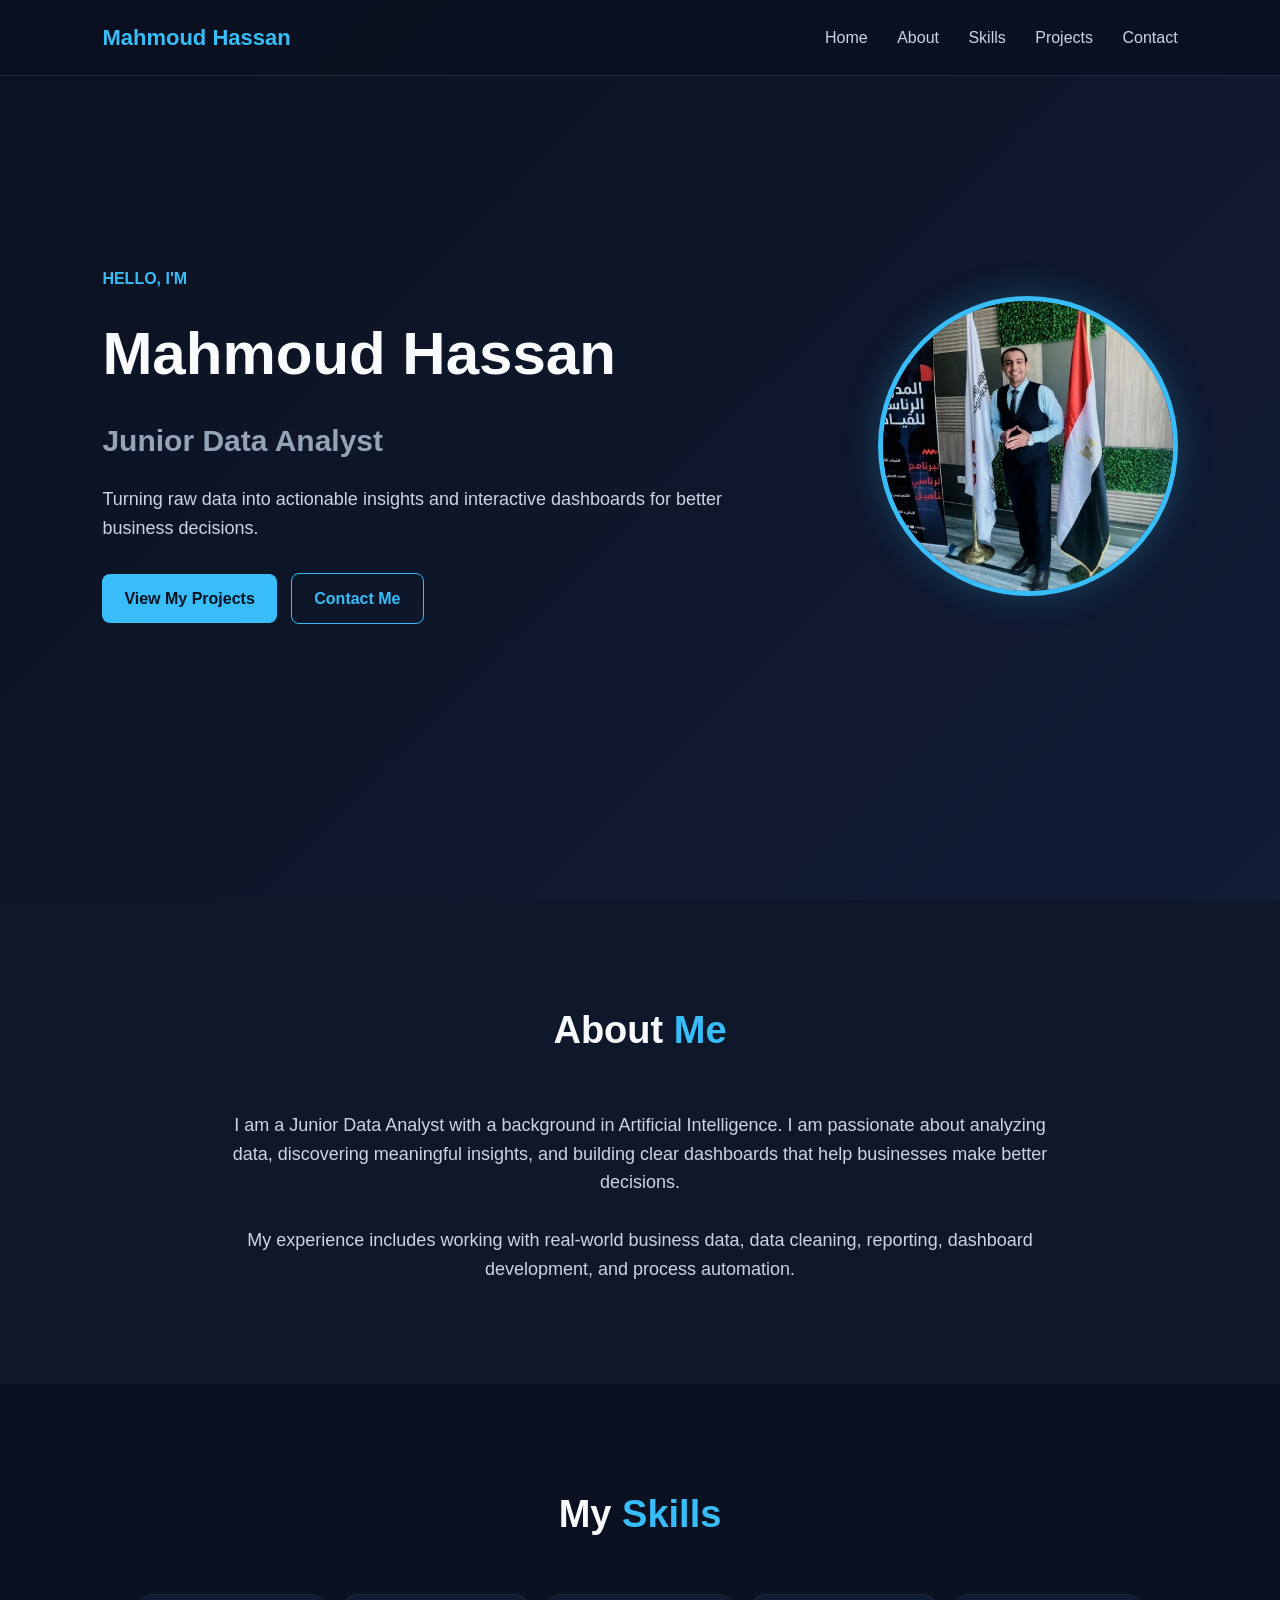
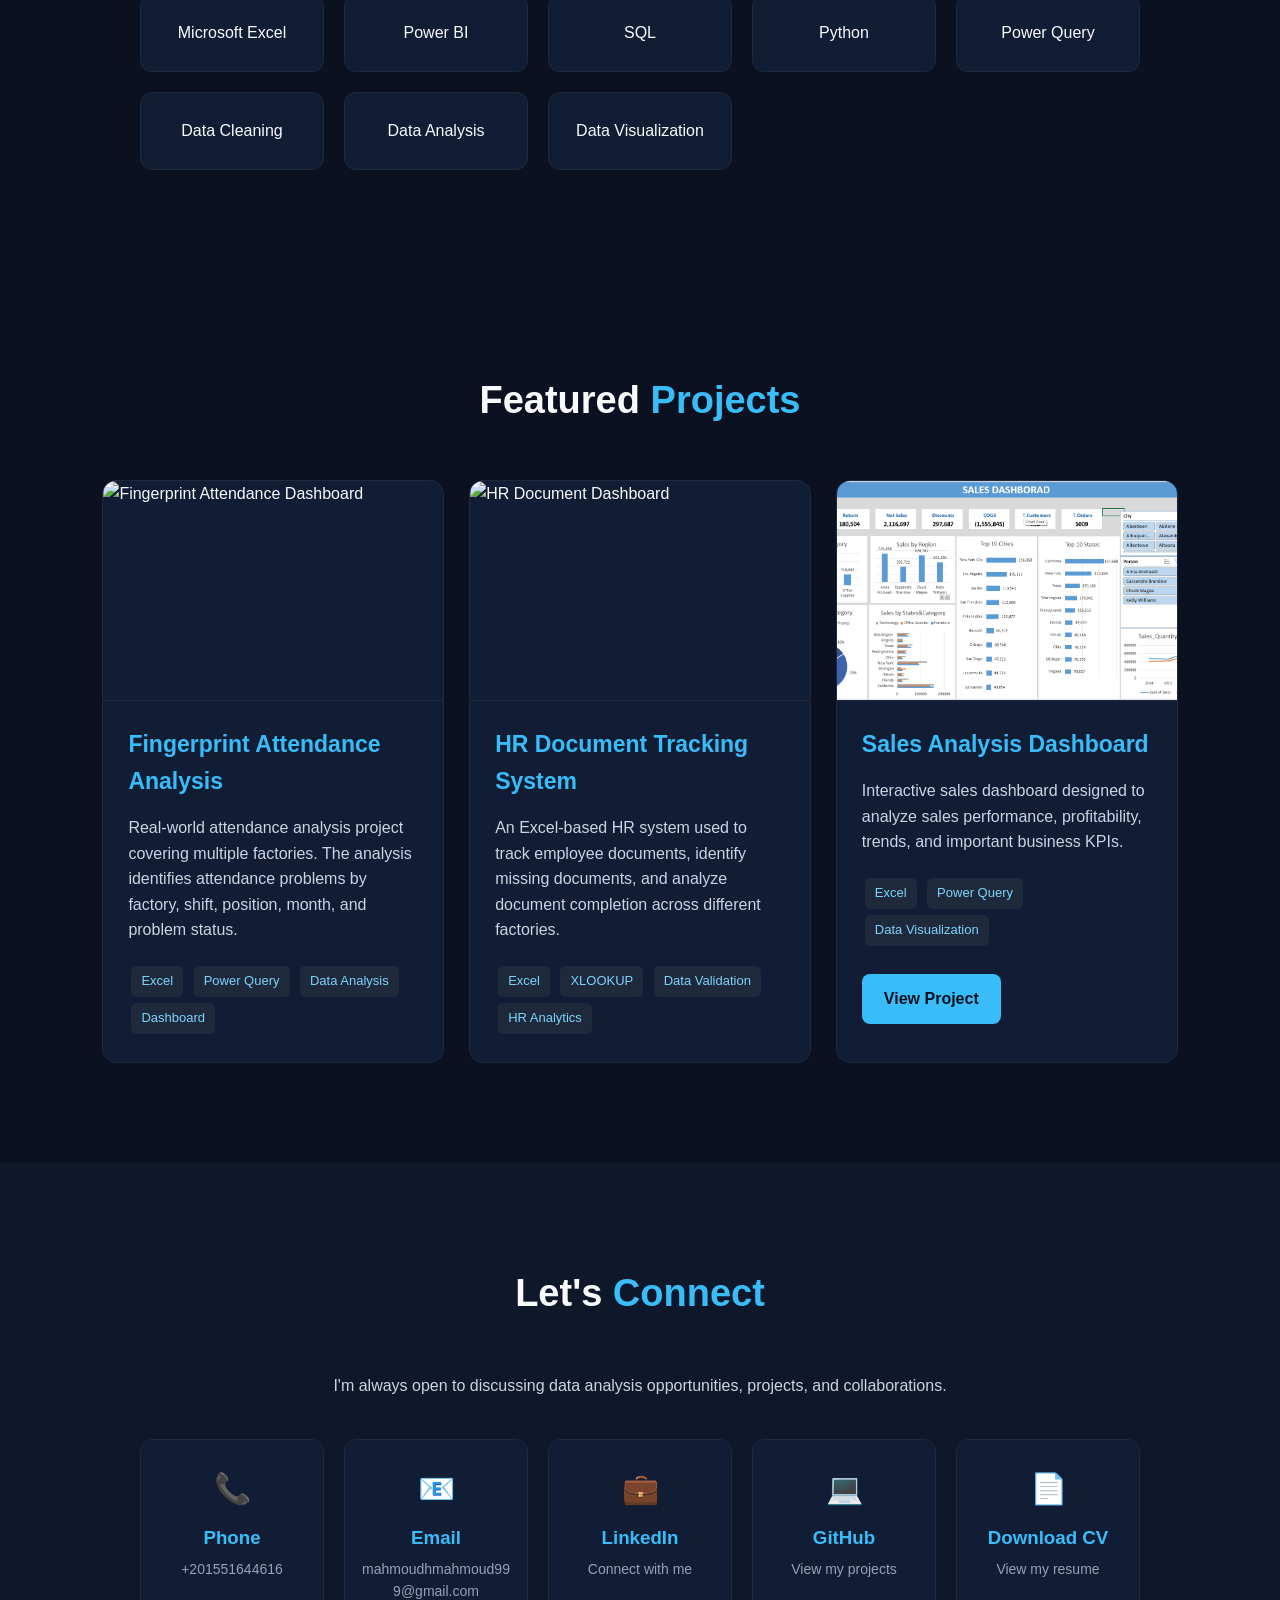
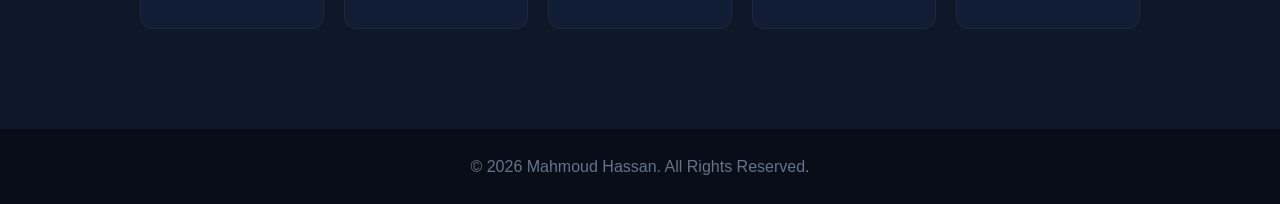
==== index.html @ 004bcd19 "Fix email link to use 'mailto' protocol" ====
<!DOCTYPE html>
<html lang="en">

<head>

    <meta charset="UTF-8">
    <meta name="viewport" content="width=device-width, initial-scale=1.0">

    <title>Mahmoud Hassan | Data Analyst</title>

    <style>

        * {
            margin: 0;
            padding: 0;
            box-sizing: border-box;
            scroll-behavior: smooth;
        }

        body {
            font-family: Arial, sans-serif;
            background: #0b1120;
            color: #f8fafc;
            line-height: 1.6;
        }


        /* ================= NAVIGATION ================= */

        nav {
            position: fixed;
            top: 0;
            width: 100%;
            padding: 20px 8%;
            background: rgba(11, 17, 32, 0.95);
            display: flex;
            justify-content: space-between;
            align-items: center;
            z-index: 1000;
            border-bottom: 1px solid #1e293b;
        }

        .logo {
            font-size: 22px;
            font-weight: bold;
            color: #38bdf8;
        }

        nav a {
            color: #cbd5e1;
            text-decoration: none;
            margin-left: 25px;
            transition: 0.3s;
        }

        nav a:hover {
            color: #38bdf8;
        }


        /* ================= GENERAL ================= */

        section {
            padding: 100px 8%;
        }

        .section-title {
            text-align: center;
            font-size: 38px;
            margin-bottom: 50px;
        }

        .section-title span {
            color: #38bdf8;
        }


        /* ================= HERO ================= */

        .hero {
            min-height: 100vh;
            display: flex;
            align-items: center;
            background: linear-gradient(135deg, #0b1120, #111c35);
        }

        .hero-container {
            width: 100%;
            display: flex;
            align-items: center;
            justify-content: space-between;
            gap: 60px;
        }

        .hero-content {
            max-width: 650px;
        }

        .hero span {
            color: #38bdf8;
            font-weight: bold;
        }

        .hero h1 {
            font-size: 60px;
            margin: 15px 0;
        }

        .hero h2 {
            font-size: 30px;
            color: #94a3b8;
            margin-bottom: 20px;
        }

        .hero p {
            font-size: 18px;
            color: #cbd5e1;
            max-width: 650px;
        }


        /* PROFILE IMAGE */

        .profile-container {
            flex-shrink: 0;
        }

        .profile-image {
            width: 300px;
            height: 300px;
            object-fit: cover;
            border-radius: 50%;
            border: 5px solid #38bdf8;
            box-shadow: 0 0 35px rgba(56, 189, 248, 0.25);
        }


        /* ================= BUTTONS ================= */

        .buttons {
            margin-top: 30px;
        }

        .btn {
            display: inline-block;
            padding: 12px 22px;
            margin-right: 10px;
            margin-bottom: 10px;
            border-radius: 8px;
            text-decoration: none;
            font-weight: bold;
            transition: 0.3s;
        }

        .primary {
            background: #38bdf8;
            color: #07111f;
        }

        .secondary {
            border: 1px solid #38bdf8;
            color: #38bdf8;
        }

        .btn:hover {
            transform: translateY(-3px);
        }


        /* ================= ABOUT ================= */

        .about {
            background: #0f172a;
        }

        .about-content {
            max-width: 850px;
            margin: auto;
            text-align: center;
            color: #cbd5e1;
            font-size: 18px;
        }


        /* ================= SKILLS ================= */

        .skills {
            display: grid;
            grid-template-columns: repeat(auto-fit, minmax(180px, 1fr));
            gap: 20px;
            max-width: 1000px;
            margin: auto;
        }

        .skill {
            background: #111c35;
            border: 1px solid #1e293b;
            padding: 25px;
            text-align: center;
            border-radius: 12px;
            transition: 0.3s;
        }

        .skill:hover {
            transform: translateY(-5px);
            border-color: #38bdf8;
        }


        /* ================= PROJECTS ================= */

        .projects {
            display: grid;
            grid-template-columns: repeat(auto-fit, minmax(300px, 1fr));
            gap: 25px;
        }

        .project {
            background: #111c35;
            border: 1px solid #1e293b;
            border-radius: 14px;
            overflow: hidden;
            transition: 0.3s;
        }

        .project:hover {
            transform: translateY(-7px);
            border-color: #38bdf8;
        }

        .project-image {
            width: 100%;
            height: 220px;
            object-fit: cover;
            display: block;
            border-bottom: 1px solid #1e293b;
        }

        .project-content {
            padding: 25px;
        }

        .project h3 {
            color: #38bdf8;
            margin-bottom: 15px;
            font-size: 23px;
        }

        .project p {
            color: #cbd5e1;
            margin-bottom: 20px;
        }

        .tag {
            display: inline-block;
            padding: 5px 10px;
            margin: 3px;
            background: #1e293b;
            color: #7dd3fc;
            border-radius: 5px;
            font-size: 13px;
        }


        /* ================= CONTACT ================= */

        .contact {
            background: #0f172a;
            text-align: center;
        }

        .contact-description {
            color: #cbd5e1;
            margin-bottom: 40px;
        }

        .contact-links {
            display: grid;
            grid-template-columns: repeat(auto-fit, minmax(180px, 1fr));
            gap: 20px;
            max-width: 1000px;
            margin: auto;
        }

        .contact-card {
            background: #111c35;
            border: 1px solid #1e293b;
            border-radius: 12px;
            padding: 25px 15px;
            text-decoration: none;
            color: #f8fafc;
            transition: 0.3s;
        }

        .contact-card:hover {
            transform: translateY(-5px);
            border-color: #38bdf8;
        }

        .contact-icon {
            font-size: 30px;
            margin-bottom: 10px;
        }

        .contact-card h3 {
            color: #38bdf8;
            margin-bottom: 5px;
        }

        .contact-card p {
            color: #94a3b8;
            font-size: 14px;
            word-break: break-word;
        }


        /* ================= FOOTER ================= */

        footer {
            text-align: center;
            padding: 25px;
            background: #080d18;
            color: #64748b;
        }


        /* ================= MOBILE ================= */

        @media (max-width: 768px) {

            nav {
                padding: 15px 5%;
            }

            nav div:last-child {
                display: none;
            }

            section {
                padding: 80px 5%;
            }

            .hero {
                text-align: center;
            }

            .hero-container {
                flex-direction: column-reverse;
                justify-content: center;
                gap: 30px;
            }

            .hero h1 {
                font-size: 42px;
            }

            .hero h2 {
                font-size: 23px;
            }

            .hero p {
                font-size: 16px;
            }

            .profile-image {
                width: 220px;
                height: 220px;
            }

        }

    </style>

</head>


<body>


    <!-- ================= NAVIGATION ================= -->

    <nav>

        <div class="logo">
            Mahmoud Hassan
        </div>

        <div>

            <a href="#home">Home</a>
            <a href="#about">About</a>
            <a href="#skills">Skills</a>
            <a href="#projects">Projects</a>
            <a href="#contact">Contact</a>

        </div>

    </nav>



    <!-- ================= HERO ================= -->

    <section class="hero" id="home">

        <div class="hero-container">


            <!-- PERSONAL INFORMATION -->

            <div class="hero-content">

                <span>HELLO, I'M</span>

                <h1>Mahmoud Hassan</h1>

                <h2>Junior Data Analyst</h2>

                <p>
                    Turning raw data into actionable insights and interactive dashboards for better business decisions.
                </p>


                <div class="buttons">

                    <a href="#projects" class="btn primary">
                        View My Projects
                    </a>

                    <a href="#contact" class="btn secondary">
                        Contact Me
                    </a>

                </div>

            </div>


            <!-- PERSONAL IMAGE -->

            <div class="profile-container">

                <!-- Change profile.jpg to your actual image name -->

                <img
                    src="image.jpg"
                    alt="Mahmoud Hassan"
                    class="profile-image"
                >

            </div>


        </div>

    </section>



    <!-- ================= ABOUT ================= -->

    <section class="about" id="about">

        <h2 class="section-title">

            About <span>Me</span>

        </h2>


        <div class="about-content">

            <p>

                I am a Junior Data Analyst with a background in Artificial
                Intelligence. I am passionate about analyzing data,
                discovering meaningful insights, and building clear
                dashboards that help businesses make better decisions.

            </p>

            <br>

            <p>

                My experience includes working with real-world business
                data, data cleaning, reporting, dashboard development,
                and process automation.

            </p>

        </div>

    </section>



    <!-- ================= SKILLS ================= -->

    <section id="skills">

        <h2 class="section-title">

            My <span>Skills</span>

        </h2>


        <div class="skills">

            <div class="skill">Microsoft Excel</div>

            <div class="skill">Power BI</div>

            <div class="skill">SQL</div>

            <div class="skill">Python</div>

            <div class="skill">Power Query</div>

            <div class="skill">Data Cleaning</div>

            <div class="skill">Data Analysis</div>

            <div class="skill">Data Visualization</div>

        </div>

    </section>



    <!-- ================= PROJECTS ================= -->

    <section id="projects">

        <h2 class="section-title">

            Featured <span>Projects</span>

        </h2>


        <div class="projects">


            <!-- PROJECT 1 -->

            <div class="project">

                <!-- DASHBOARD IMAGE -->

                <img
                    src="images/attendance-dashboard.jpg"
                    alt="Fingerprint Attendance Dashboard"
                    class="project-image"
                >


                <div class="project-content">

                    <h3>
                        Fingerprint Attendance Analysis
                    </h3>


                    <p>

                        Real-world attendance analysis project covering
                        multiple factories. The analysis identifies
                        attendance problems by factory, shift, position,
                        month, and problem status.

                    </p>


                    <span class="tag">Excel</span>

                    <span class="tag">Power Query</span>

                    <span class="tag">Data Analysis</span>

                    <span class="tag">Dashboard</span>

                </div>

            </div>



            <!-- PROJECT 2 -->

            <div class="project">

                <!-- DASHBOARD IMAGE -->

                <img
                    src="images/hr-dashboard.jpg"
                    alt="HR Document Dashboard"
                    class="project-image"
                >


                <div class="project-content">

                    <h3>
                        HR Document Tracking System
                    </h3>


                    <p>

                        An Excel-based HR system used to track employee
                        documents, identify missing documents, and analyze
                        document completion across different factories.

                    </p>


                    <span class="tag">Excel</span>

                    <span class="tag">XLOOKUP</span>

                    <span class="tag">Data Validation</span>

                    <span class="tag">HR Analytics</span>

                </div>

            </div>



            <!-- PROJECT 3 -->

            <div class="project">

                <!-- DASHBOARD IMAGE -->

                <img
                    src="Sales Dashboard.png"
                    alt="Sales Dashboard"
                    class="project-image"
                >


                <div class="project-content">

                    <h3>
                        Sales Analysis Dashboard
                    </h3>


                    <p>

                        Interactive sales dashboard designed to analyze
                        sales performance, profitability, trends, and
                        important business KPIs.

                    </p>


                    <span class="tag">Excel</span>

                    <span class="tag">Power Query</span>

                    <span class="tag">Data Visualization</span>

                    <br><br>

                    <a href="projects/Sales.html" class="btn primary" target="_blank">
                    View Project
                    </a>

                </div>

            </div>


        </div>

    </section>



    <!-- ================= CONTACT ================= -->

    <section class="contact" id="contact">


        <h2 class="section-title">

            Let's <span>Connect</span>

        </h2>


        <p class="contact-description">

            I'm always open to discussing data analysis opportunities,
            projects, and collaborations.

        </p>


        <div class="contact-links">


            <!-- PHONE -->

            <a
                href="tel:+201551644616"
                class="contact-card"
            >

                <div class="contact-icon">
                    📞
                </div>

                <h3>
                    Phone
                </h3>

                <p>
                    +201551644616
                </p>

            </a>



            <!-- EMAIL -->

            <a
                href="mailto:mahmoudhmahmoud999@gmail.com"
                class="contact-card"
            >

                <div class="contact-icon">
                    📧
                </div>

                <h3>
                    Email
                </h3>

                <p>
                    mahmoudhmahmoud999@gmail.com
                </p>

            </a>



            <!-- LINKEDIN -->

            <a
                href="https://www.linkedin.com/in/mahmoudhassanmahmoud/"
                target="_blank"
                class="contact-card"
            >

                <div class="contact-icon">
                    💼
                </div>

                <h3>
                    LinkedIn
                </h3>

                <p>
                    Connect with me
                </p>

            </a>



            <!-- GITHUB -->

            <a
                href="https://github.com/mahmoud857"
                target="_blank"
                class="contact-card"
            >

                <div class="contact-icon">
                    💻
                </div>

                <h3>
                    GitHub
                </h3>

                <p>
                    View my projects
                </p>

            </a>



            <!-- CV -->

            <a
                href="Data Analyst & Data Entry Specialist.pdf"
                target="_blank"
                class="contact-card"
            >

                <div class="contact-icon">
                    📄
                </div>

                <h3>
                    Download CV
                </h3>

                <p>
                    View my resume
                </p>

            </a>


        </div>

    </section>



    <!-- ================= FOOTER ================= -->

    <footer>

        © 2026 Mahmoud Hassan. All Rights Reserved.

    </footer>


</body>

</html>
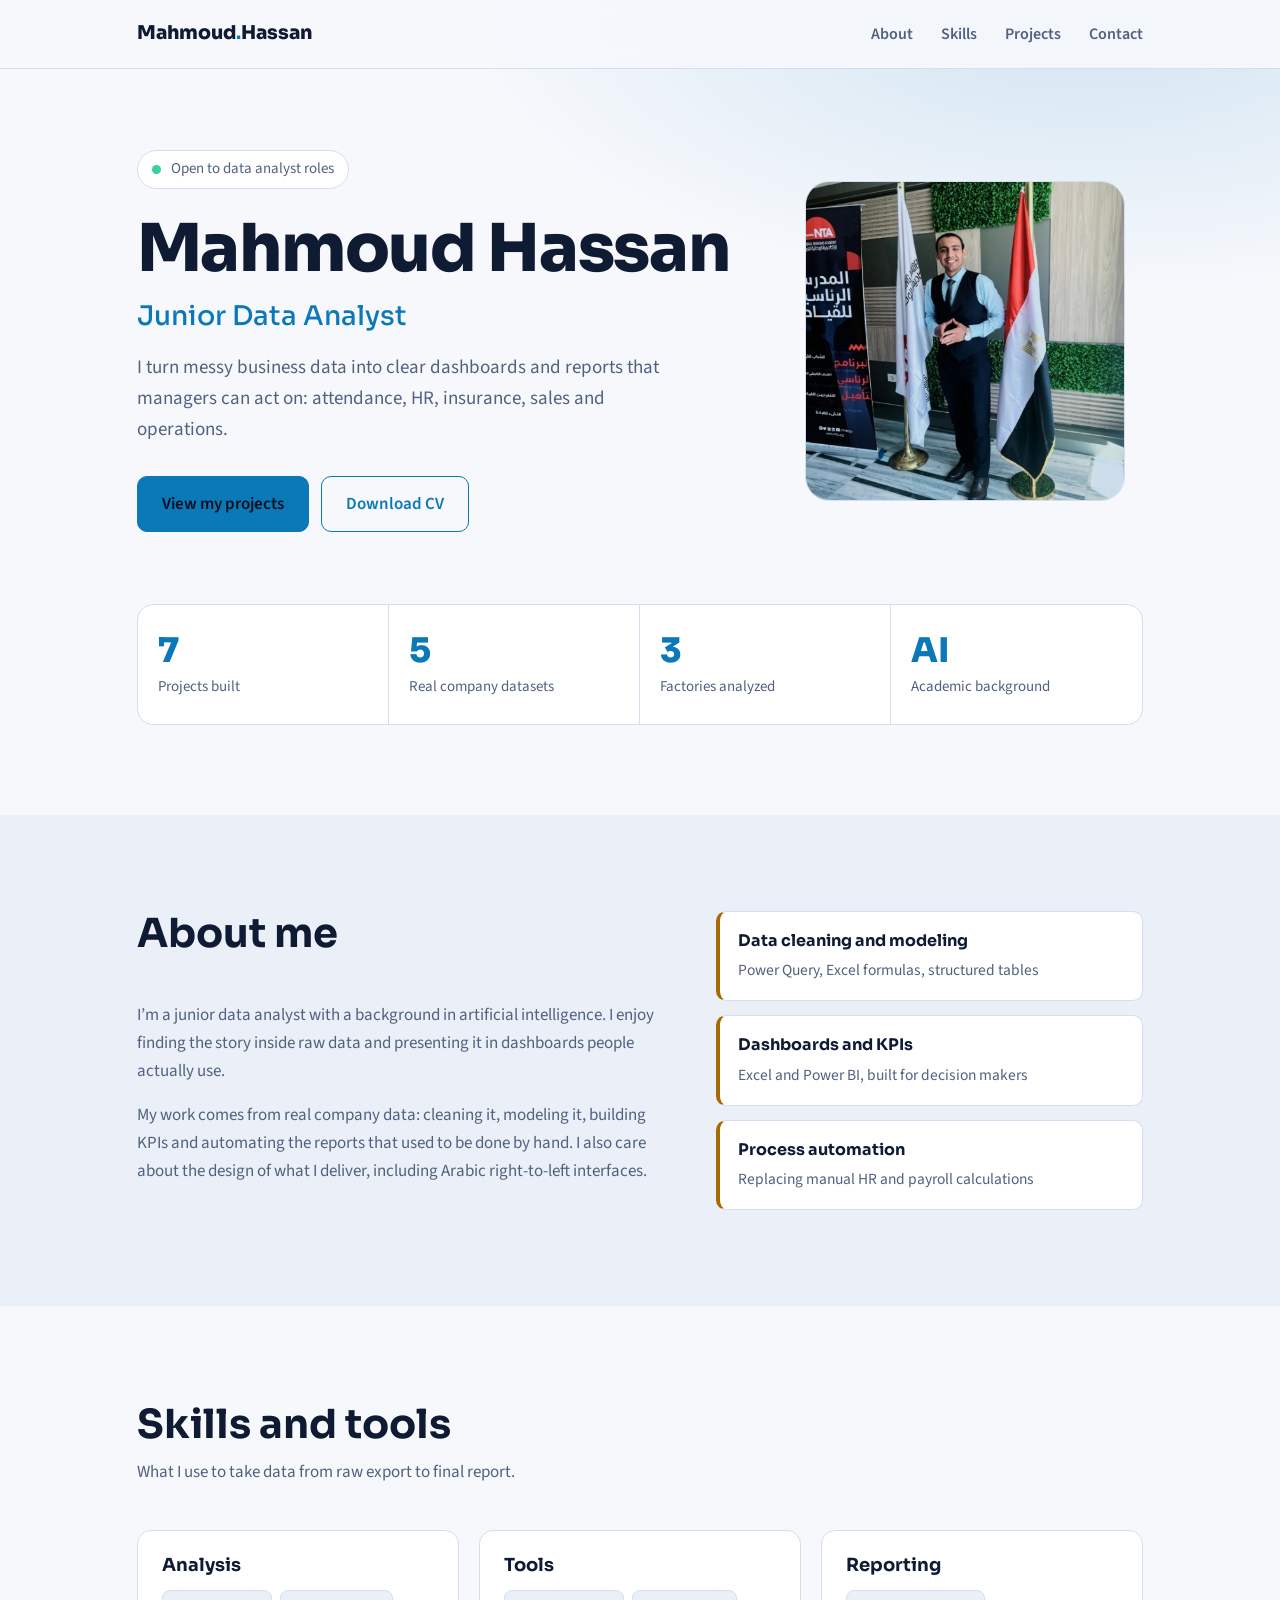
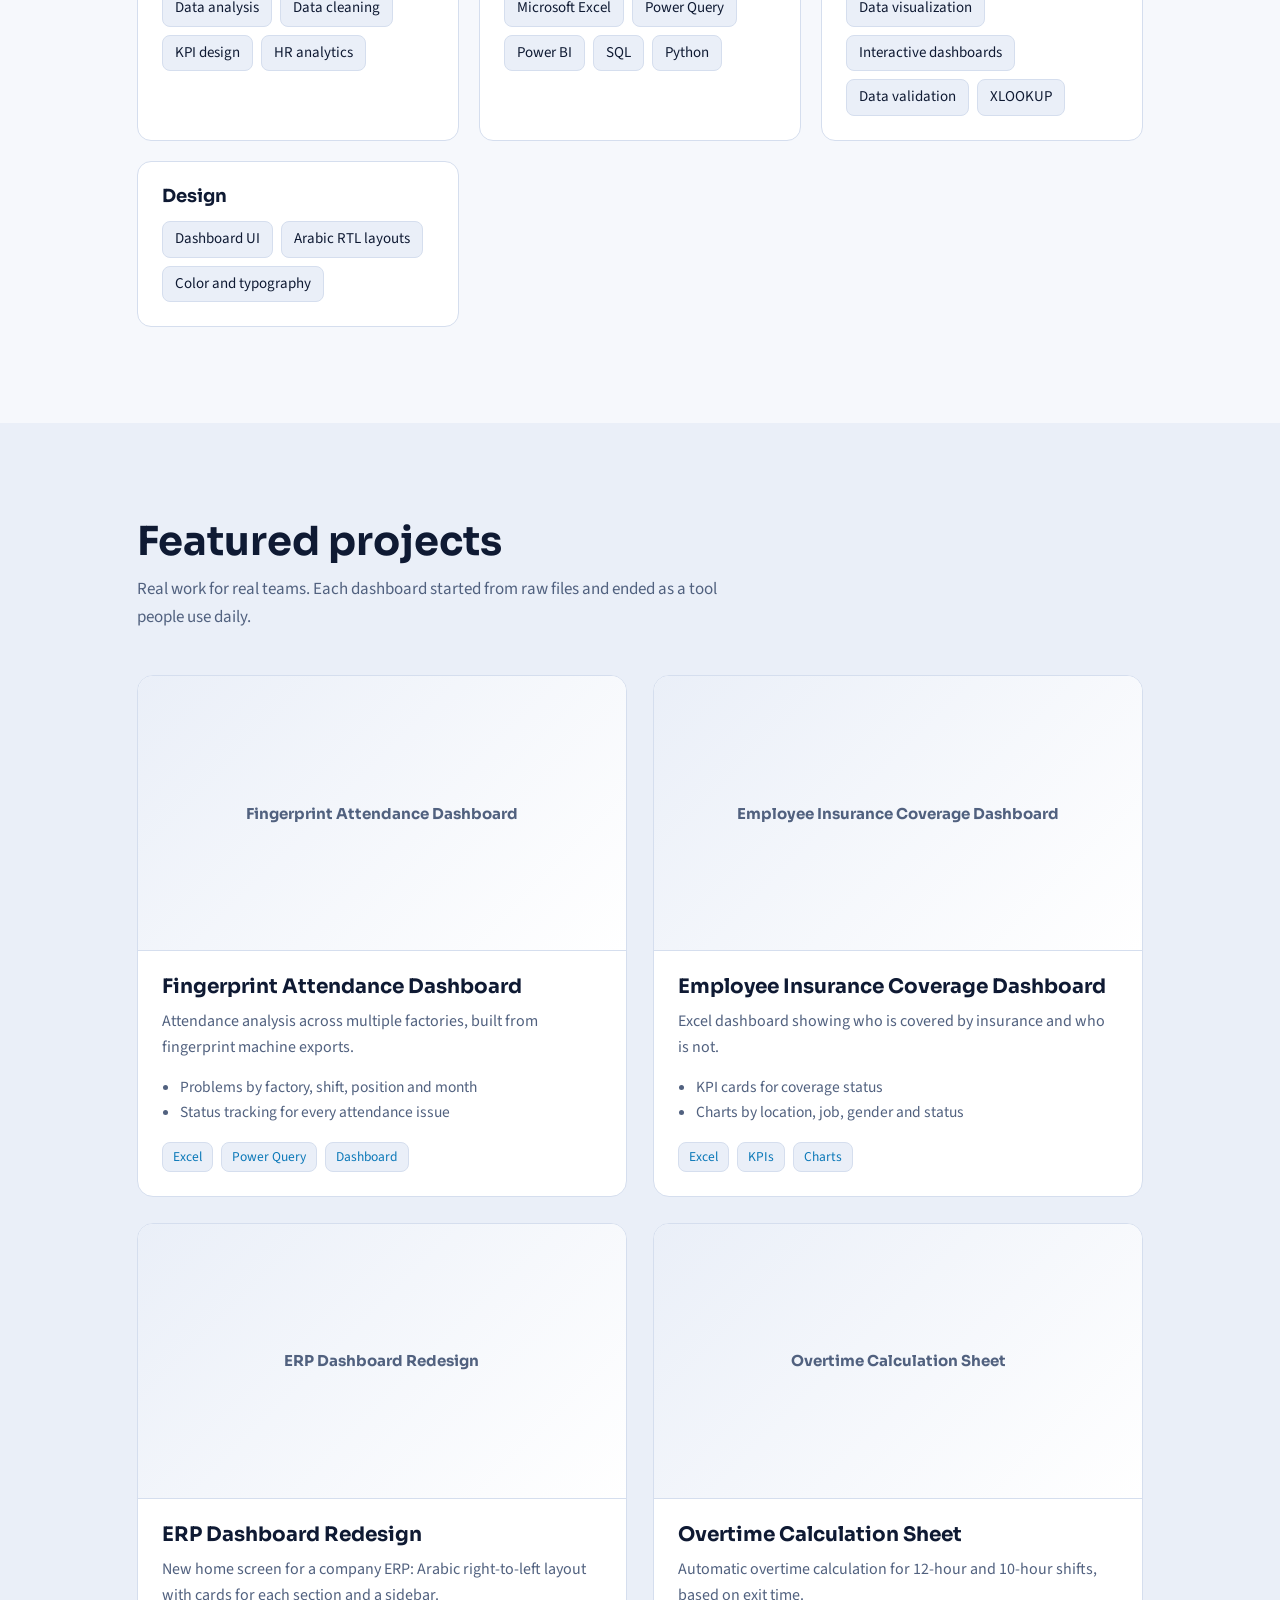
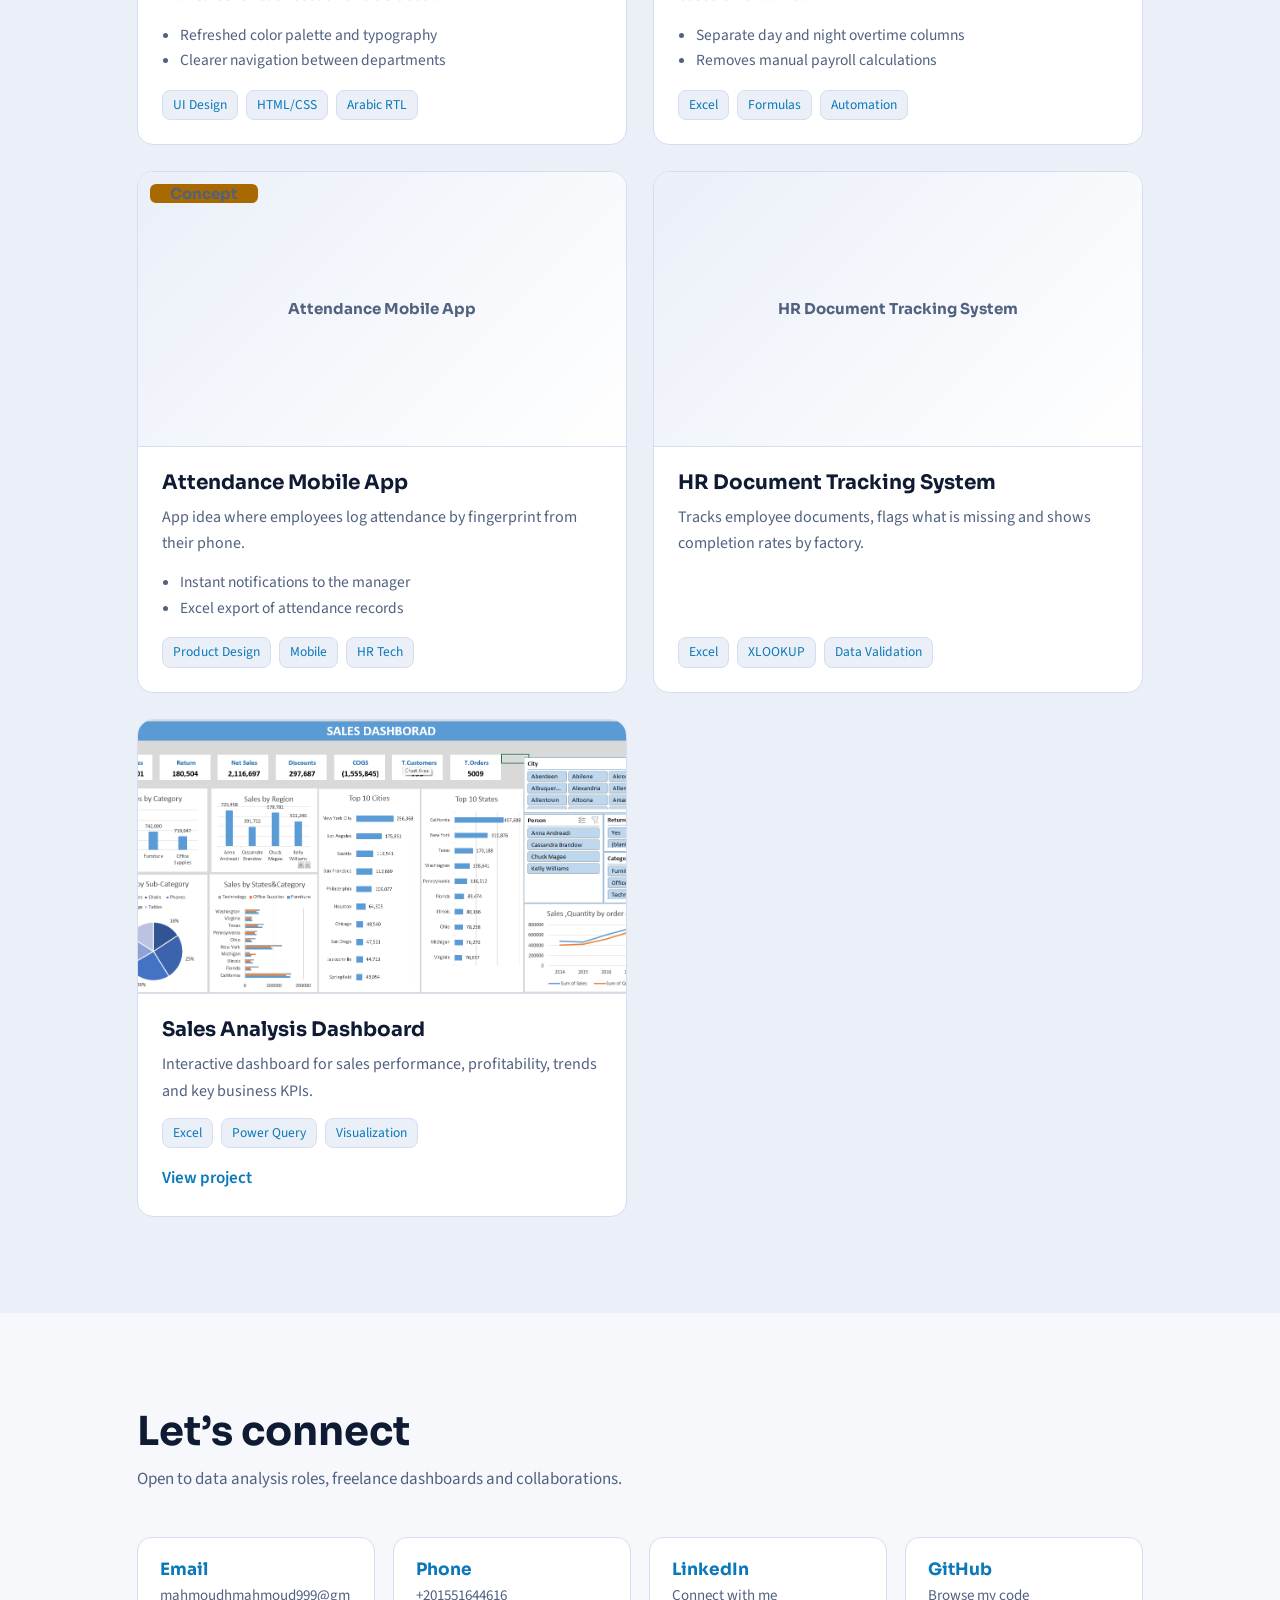
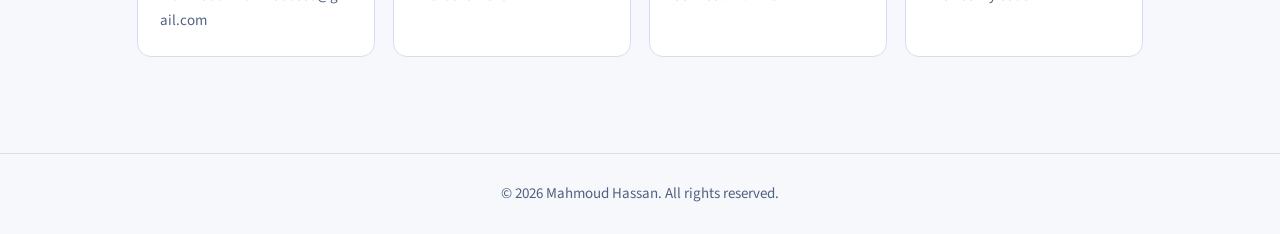
==== commit ecd295b0: "prot" ====
--- a/index.html
+++ b/index.html
@@ -1,843 +1,275 @@
 <!DOCTYPE html>
 <html lang="en">
-
 <head>
-
-    <meta charset="UTF-8">
-    <meta name="viewport" content="width=device-width, initial-scale=1.0">
-
-    <title>Mahmoud Hassan | Data Analyst</title>
-
-    <style>
-
-        * {
-            margin: 0;
-            padding: 0;
-            box-sizing: border-box;
-            scroll-behavior: smooth;
-        }
-
-        body {
-            font-family: Arial, sans-serif;
-            background: #0b1120;
-            color: #f8fafc;
-            line-height: 1.6;
-        }
-
-
-        /* ================= NAVIGATION ================= */
-
-        nav {
-            position: fixed;
-            top: 0;
-            width: 100%;
-            padding: 20px 8%;
-            background: rgba(11, 17, 32, 0.95);
-            display: flex;
-            justify-content: space-between;
-            align-items: center;
-            z-index: 1000;
-            border-bottom: 1px solid #1e293b;
-        }
-
-        .logo {
-            font-size: 22px;
-            font-weight: bold;
-            color: #38bdf8;
-        }
-
-        nav a {
-            color: #cbd5e1;
-            text-decoration: none;
-            margin-left: 25px;
-            transition: 0.3s;
-        }
-
-        nav a:hover {
-            color: #38bdf8;
-        }
-
-
-        /* ================= GENERAL ================= */
-
-        section {
-            padding: 100px 8%;
-        }
-
-        .section-title {
-            text-align: center;
-            font-size: 38px;
-            margin-bottom: 50px;
-        }
-
-        .section-title span {
-            color: #38bdf8;
-        }
-
-
-        /* ================= HERO ================= */
-
-        .hero {
-            min-height: 100vh;
-            display: flex;
-            align-items: center;
-            background: linear-gradient(135deg, #0b1120, #111c35);
-        }
-
-        .hero-container {
-            width: 100%;
-            display: flex;
-            align-items: center;
-            justify-content: space-between;
-            gap: 60px;
-        }
-
-        .hero-content {
-            max-width: 650px;
-        }
-
-        .hero span {
-            color: #38bdf8;
-            font-weight: bold;
-        }
-
-        .hero h1 {
-            font-size: 60px;
-            margin: 15px 0;
-        }
-
-        .hero h2 {
-            font-size: 30px;
-            color: #94a3b8;
-            margin-bottom: 20px;
-        }
-
-        .hero p {
-            font-size: 18px;
-            color: #cbd5e1;
-            max-width: 650px;
-        }
-
-
-        /* PROFILE IMAGE */
-
-        .profile-container {
-            flex-shrink: 0;
-        }
-
-        .profile-image {
-            width: 300px;
-            height: 300px;
-            object-fit: cover;
-            border-radius: 50%;
-            border: 5px solid #38bdf8;
-            box-shadow: 0 0 35px rgba(56, 189, 248, 0.25);
-        }
-
-
-        /* ================= BUTTONS ================= */
-
-        .buttons {
-            margin-top: 30px;
-        }
-
-        .btn {
-            display: inline-block;
-            padding: 12px 22px;
-            margin-right: 10px;
-            margin-bottom: 10px;
-            border-radius: 8px;
-            text-decoration: none;
-            font-weight: bold;
-            transition: 0.3s;
-        }
-
-        .primary {
-            background: #38bdf8;
-            color: #07111f;
-        }
-
-        .secondary {
-            border: 1px solid #38bdf8;
-            color: #38bdf8;
-        }
-
-        .btn:hover {
-            transform: translateY(-3px);
-        }
-
-
-        /* ================= ABOUT ================= */
-
-        .about {
-            background: #0f172a;
-        }
-
-        .about-content {
-            max-width: 850px;
-            margin: auto;
-            text-align: center;
-            color: #cbd5e1;
-            font-size: 18px;
-        }
-
-
-        /* ================= SKILLS ================= */
-
-        .skills {
-            display: grid;
-            grid-template-columns: repeat(auto-fit, minmax(180px, 1fr));
-            gap: 20px;
-            max-width: 1000px;
-            margin: auto;
-        }
-
-        .skill {
-            background: #111c35;
-            border: 1px solid #1e293b;
-            padding: 25px;
-            text-align: center;
-            border-radius: 12px;
-            transition: 0.3s;
-        }
-
-        .skill:hover {
-            transform: translateY(-5px);
-            border-color: #38bdf8;
-        }
-
-
-        /* ================= PROJECTS ================= */
-
-        .projects {
-            display: grid;
-            grid-template-columns: repeat(auto-fit, minmax(300px, 1fr));
-            gap: 25px;
-        }
-
-        .project {
-            background: #111c35;
-            border: 1px solid #1e293b;
-            border-radius: 14px;
-            overflow: hidden;
-            transition: 0.3s;
-        }
-
-        .project:hover {
-            transform: translateY(-7px);
-            border-color: #38bdf8;
-        }
-
-        .project-image {
-            width: 100%;
-            height: 220px;
-            object-fit: cover;
-            display: block;
-            border-bottom: 1px solid #1e293b;
-        }
-
-        .project-content {
-            padding: 25px;
-        }
-
-        .project h3 {
-            color: #38bdf8;
-            margin-bottom: 15px;
-            font-size: 23px;
-        }
-
-        .project p {
-            color: #cbd5e1;
-            margin-bottom: 20px;
-        }
-
-        .tag {
-            display: inline-block;
-            padding: 5px 10px;
-            margin: 3px;
-            background: #1e293b;
-            color: #7dd3fc;
-            border-radius: 5px;
-            font-size: 13px;
-        }
-
-
-        /* ================= CONTACT ================= */
-
-        .contact {
-            background: #0f172a;
-            text-align: center;
-        }
-
-        .contact-description {
-            color: #cbd5e1;
-            margin-bottom: 40px;
-        }
-
-        .contact-links {
-            display: grid;
-            grid-template-columns: repeat(auto-fit, minmax(180px, 1fr));
-            gap: 20px;
-            max-width: 1000px;
-            margin: auto;
-        }
-
-        .contact-card {
-            background: #111c35;
-            border: 1px solid #1e293b;
-            border-radius: 12px;
-            padding: 25px 15px;
-            text-decoration: none;
-            color: #f8fafc;
-            transition: 0.3s;
-        }
-
-        .contact-card:hover {
-            transform: translateY(-5px);
-            border-color: #38bdf8;
-        }
-
-        .contact-icon {
-            font-size: 30px;
-            margin-bottom: 10px;
-        }
-
-        .contact-card h3 {
-            color: #38bdf8;
-            margin-bottom: 5px;
-        }
-
-        .contact-card p {
-            color: #94a3b8;
-            font-size: 14px;
-            word-break: break-word;
-        }
-
-
-        /* ================= FOOTER ================= */
-
-        footer {
-            text-align: center;
-            padding: 25px;
-            background: #080d18;
-            color: #64748b;
-        }
-
-
-        /* ================= MOBILE ================= */
-
-        @media (max-width: 768px) {
-
-            nav {
-                padding: 15px 5%;
-            }
-
-            nav div:last-child {
-                display: none;
-            }
-
-            section {
-                padding: 80px 5%;
-            }
-
-            .hero {
-                text-align: center;
-            }
-
-            .hero-container {
-                flex-direction: column-reverse;
-                justify-content: center;
-                gap: 30px;
-            }
-
-            .hero h1 {
-                font-size: 42px;
-            }
-
-            .hero h2 {
-                font-size: 23px;
-            }
-
-            .hero p {
-                font-size: 16px;
-            }
-
-            .profile-image {
-                width: 220px;
-                height: 220px;
-            }
-
-        }
-
-    </style>
-
+<meta charset="UTF-8">
+<meta name="viewport" content="width=device-width, initial-scale=1.0">
+<title>Mahmoud Hassan | Data Analyst</title>
+<meta name="description" content="Mahmoud Hassan is a junior data analyst who builds Excel, Power Query and Power BI dashboards from real business data.">
+<meta property="og:title" content="Mahmoud Hassan | Data Analyst">
+<meta property="og:description" content="Dashboards, reports and automation built from real business data.">
+<meta property="og:image" content="image.jpg">
+<link rel="preconnect" href="https://fonts.googleapis.com">
+<link rel="preconnect" href="https://fonts.gstatic.com" crossorigin>
+<link href="https://fonts.googleapis.com/css2?family=Sora:wght@500;700;800&family=Source+Sans+3:wght@400;600&display=swap" rel="stylesheet">
+<style>
+:root{
+  --bg:#0a1020; --bg2:#0f1830; --card:#121d38; --line:#22304f;
+  --text:#eef2f9; --muted:#9fb0cc; --accent:#38bdf8; --accent2:#f5b544;
+  --head:'Sora','Segoe UI',Arial,sans-serif; --body:'Source Sans 3','Segoe UI',Arial,sans-serif;
+}
+@media (prefers-color-scheme: light){
+  :root:not([data-theme="dark"]){
+    --bg:#f6f8fc; --bg2:#eaeff8; --card:#ffffff; --line:#d5deee;
+    --text:#0f1a33; --muted:#51617f; --accent:#0b78b8; --accent2:#a86a00;
+  }
+}
+:root[data-theme="light"]{
+  --bg:#f6f8fc; --bg2:#eaeff8; --card:#ffffff; --line:#d5deee;
+  --text:#0f1a33; --muted:#51617f; --accent:#0b78b8; --accent2:#a86a00;
+}
+*{margin:0;padding:0;box-sizing:border-box}
+html{scroll-behavior:smooth;scroll-padding-top:80px}
+body{font-family:var(--body);font-size:17px;background:var(--bg);color:var(--text);line-height:1.65}
+a{color:inherit}
+:focus-visible{outline:3px solid var(--accent);outline-offset:3px;border-radius:6px}
+.wrap{max-width:1160px;margin:0 auto;padding:0 6%}
+h1,h2,h3{font-family:var(--head);line-height:1.15}
+section{padding:96px 0}
+.alt{background:var(--bg2)}
+.sec-head{margin-bottom:44px;max-width:620px}
+.sec-head h2{font-size:clamp(28px,4vw,40px);margin-bottom:10px}
+.sec-head p{color:var(--muted)}
+
+/* nav */
+header{position:fixed;top:0;left:0;right:0;z-index:50;background:color-mix(in srgb,var(--bg) 92%,transparent);backdrop-filter:blur(10px);border-bottom:1px solid var(--line)}
+.nav{display:flex;align-items:center;justify-content:space-between;height:68px}
+.logo{font-family:var(--head);font-weight:800;text-decoration:none;font-size:19px}
+.logo b{color:var(--accent)}
+.links{display:flex;gap:28px;align-items:center}
+.links a{text-decoration:none;color:var(--muted);font-weight:600;font-size:16px}
+.links a:hover{color:var(--accent)}
+.menu-btn{display:none;background:none;border:1px solid var(--line);color:var(--text);border-radius:8px;padding:8px 12px;font:600 15px var(--body);cursor:pointer}
+
+/* hero */
+.hero{padding:150px 0 90px;background:radial-gradient(900px 420px at 85% 0%,color-mix(in srgb,var(--accent) 16%,transparent),transparent 70%),var(--bg)}
+.hero-grid{display:grid;grid-template-columns:1.25fr .75fr;gap:56px;align-items:center}
+.status{display:inline-flex;align-items:center;gap:10px;border:1px solid var(--line);background:var(--card);border-radius:999px;padding:6px 14px;font-size:15px;color:var(--muted);margin-bottom:22px}
+.dot{width:9px;height:9px;border-radius:50%;background:#34d399}
+.hero h1{font-size:clamp(40px,6vw,66px);font-weight:800;letter-spacing:-.02em;margin-bottom:14px}
+.hero h2{font-size:clamp(20px,2.6vw,27px);font-weight:500;color:var(--accent);margin-bottom:20px}
+.hero p.lead{color:var(--muted);font-size:19px;max-width:560px}
+.btns{margin-top:30px;display:flex;gap:12px;flex-wrap:wrap}
+.btn{display:inline-block;text-decoration:none;font-weight:600;padding:13px 24px;border-radius:10px;border:1px solid var(--accent);transition:transform .2s,background .2s}
+.btn.primary{background:var(--accent);color:#06101f}
+.btn.ghost{color:var(--accent)}
+.btn:hover{transform:translateY(-2px)}
+.photo{position:relative;justify-self:center}
+.photo img{width:min(320px,70vw);aspect-ratio:1;object-fit:cover;border-radius:24px;border:1px solid var(--line);display:block;background:var(--card)}
+.photo::after{content:"";position:absolute;inset:14px -14px -14px 14px;border:2px solid var(--accent);border-radius:24px;z-index:-1;opacity:.55}
+.stats{display:grid;grid-template-columns:repeat(4,1fr);margin-top:72px;border:1px solid var(--line);border-radius:16px;background:var(--card);overflow:hidden}
+.stat{padding:24px 20px;border-right:1px solid var(--line)}
+.stat:last-child{border-right:0}
+.stat strong{display:block;font:800 34px var(--head);color:var(--accent)}
+.stat span{color:var(--muted);font-size:15px}
+
+/* about */
+.about-grid{display:grid;grid-template-columns:1.1fr .9fr;gap:56px}
+.about-grid p{color:var(--muted);margin-bottom:16px}
+.focus{list-style:none;display:grid;gap:14px}
+.focus li{background:var(--card);border:1px solid var(--line);border-left:4px solid var(--accent2);border-radius:10px;padding:16px 18px}
+.focus b{display:block;font-family:var(--head);font-size:16px;margin-bottom:2px}
+.focus span{color:var(--muted);font-size:15.5px}
+
+/* skills */
+.skill-groups{display:grid;grid-template-columns:repeat(auto-fit,minmax(250px,1fr));gap:20px}
+.group{background:var(--card);border:1px solid var(--line);border-radius:14px;padding:24px}
+.group h3{font-size:18px;margin-bottom:14px}
+.chips{display:flex;flex-wrap:wrap;gap:8px}
+.chip{background:var(--bg2);border:1px solid var(--line);border-radius:8px;padding:5px 12px;font-size:15px}
+
+/* projects */
+.projects{display:grid;grid-template-columns:repeat(auto-fill,minmax(320px,1fr));gap:26px}
+.project{display:flex;flex-direction:column;background:var(--card);border:1px solid var(--line);border-radius:16px;overflow:hidden;transition:border-color .2s,transform .2s}
+.project:hover{border-color:var(--accent);transform:translateY(-4px)}
+.media{position:relative;aspect-ratio:16/9;background:linear-gradient(135deg,var(--bg2),var(--card));display:grid;place-items:center;border-bottom:1px solid var(--line);overflow:hidden}
+.media img{position:absolute;inset:0;width:100%;height:100%;object-fit:cover}
+.media span{font:700 15px var(--head);color:var(--muted);padding:0 20px;text-align:center}
+.badge{position:absolute;top:12px;left:12px;z-index:2;background:var(--accent2);color:#1a1100;font:700 13px var(--head);padding:4px 10px;border-radius:6px}
+.body{padding:24px;display:flex;flex-direction:column;flex:1}
+.project h3{font-size:20px;margin-bottom:10px}
+.project p{color:var(--muted);font-size:16px;margin-bottom:14px}
+.project ul{margin:0 0 16px 18px;color:var(--muted);font-size:15.5px}
+.project .chips{margin-top:auto}
+.project .chip{font-size:13.5px;padding:3px 10px;color:var(--accent)}
+.project .link{margin-top:16px;color:var(--accent);font-weight:600;text-decoration:none}
+.project .link:hover{text-decoration:underline}
+
+/* contact */
+.contact-grid{display:grid;grid-template-columns:repeat(auto-fit,minmax(210px,1fr));gap:18px}
+.c-card{display:block;text-decoration:none;background:var(--card);border:1px solid var(--line);border-radius:14px;padding:22px;transition:border-color .2s,transform .2s}
+.c-card:hover{border-color:var(--accent);transform:translateY(-3px)}
+.c-card h3{font-size:17px;color:var(--accent);margin-bottom:4px}
+.c-card p{color:var(--muted);font-size:15px;word-break:break-word}
+footer{padding:28px 0;border-top:1px solid var(--line);color:var(--muted);font-size:15px;text-align:center}
+
+@media (max-width:860px){
+  .hero-grid,.about-grid{grid-template-columns:1fr}
+  .photo{order:-1}
+  .stats{grid-template-columns:repeat(2,1fr)}
+  .stat:nth-child(2){border-right:0}
+  .stat:nth-child(-n+2){border-bottom:1px solid var(--line)}
+  .menu-btn{display:block}
+  .links{display:none;position:absolute;top:68px;left:0;right:0;flex-direction:column;align-items:flex-start;gap:0;background:var(--bg);border-bottom:1px solid var(--line);padding:8px 6% 16px}
+  .links.open{display:flex}
+  .links a{padding:12px 0;width:100%}
+  section{padding:72px 0}
+  .hero{padding-top:120px}
+}
+@media (prefers-reduced-motion:reduce){*{transition:none!important;scroll-behavior:auto!important}}
+</style>
 </head>
-
-
 <body>
 
-
-    <!-- ================= NAVIGATION ================= -->
-
-    <nav>
-
-        <div class="logo">
-            Mahmoud Hassan
+<header>
+  <div class="wrap nav">
+    <a class="logo" href="#home">Mahmoud<b>.</b>Hassan</a>
+    <button class="menu-btn" id="menuBtn" aria-expanded="false" aria-controls="links">Menu</button>
+    <nav class="links" id="links" aria-label="Main">
+      <a href="#about">About</a>
+      <a href="#skills">Skills</a>
+      <a href="#projects">Projects</a>
+      <a href="#contact">Contact</a>
+    </nav>
+  </div>
+</header>
+
+<main>
+<section class="hero" id="home">
+  <div class="wrap">
+    <div class="hero-grid">
+      <div>
+        <div class="status"><span class="dot"></span>Open to data analyst roles</div>
+        <h1>Mahmoud Hassan</h1>
+        <h2>Junior Data Analyst</h2>
+        <p class="lead">I turn messy business data into clear dashboards and reports that managers can act on: attendance, HR, insurance, sales and operations.</p>
+        <div class="btns">
+          <a class="btn primary" href="#projects">View my projects</a>
+          <a class="btn ghost" href="Data%20Analyst%20%26%20Data%20Entry%20Specialist.pdf" target="_blank" rel="noopener">Download CV</a>
         </div>
-
-        <div>
-
-            <a href="#home">Home</a>
-            <a href="#about">About</a>
-            <a href="#skills">Skills</a>
-            <a href="#projects">Projects</a>
-            <a href="#contact">Contact</a>
-
-        </div>
-
-    </nav>
-
-
-
-    <!-- ================= HERO ================= -->
-
-    <section class="hero" id="home">
-
-        <div class="hero-container">
-
-
-            <!-- PERSONAL INFORMATION -->
-
-            <div class="hero-content">
-
-                <span>HELLO, I'M</span>
-
-                <h1>Mahmoud Hassan</h1>
-
-                <h2>Junior Data Analyst</h2>
-
-                <p>
-                    Turning raw data into actionable insights and interactive dashboards for better business decisions.
-                </p>
-
-
-                <div class="buttons">
-
-                    <a href="#projects" class="btn primary">
-                        View My Projects
-                    </a>
-
-                    <a href="#contact" class="btn secondary">
-                        Contact Me
-                    </a>
-
-                </div>
-
-            </div>
-
-
-            <!-- PERSONAL IMAGE -->
-
-            <div class="profile-container">
-
-                <!-- Change profile.jpg to your actual image name -->
-
-                <img
-                    src="image.jpg"
-                    alt="Mahmoud Hassan"
-                    class="profile-image"
-                >
-
-            </div>
-
-
-        </div>
-
-    </section>
-
-
-
-    <!-- ================= ABOUT ================= -->
-
-    <section class="about" id="about">
-
-        <h2 class="section-title">
-
-            About <span>Me</span>
-
-        </h2>
-
-
-        <div class="about-content">
-
-            <p>
-
-                I am a Junior Data Analyst with a background in Artificial
-                Intelligence. I am passionate about analyzing data,
-                discovering meaningful insights, and building clear
-                dashboards that help businesses make better decisions.
-
-            </p>
-
-            <br>
-
-            <p>
-
-                My experience includes working with real-world business
-                data, data cleaning, reporting, dashboard development,
-                and process automation.
-
-            </p>
-
-        </div>
-
-    </section>
-
-
-
-    <!-- ================= SKILLS ================= -->
-
-    <section id="skills">
-
-        <h2 class="section-title">
-
-            My <span>Skills</span>
-
-        </h2>
-
-
-        <div class="skills">
-
-            <div class="skill">Microsoft Excel</div>
-
-            <div class="skill">Power BI</div>
-
-            <div class="skill">SQL</div>
-
-            <div class="skill">Python</div>
-
-            <div class="skill">Power Query</div>
-
-            <div class="skill">Data Cleaning</div>
-
-            <div class="skill">Data Analysis</div>
-
-            <div class="skill">Data Visualization</div>
-
-        </div>
-
-    </section>
-
-
-
-    <!-- ================= PROJECTS ================= -->
-
-    <section id="projects">
-
-        <h2 class="section-title">
-
-            Featured <span>Projects</span>
-
-        </h2>
-
-
-        <div class="projects">
-
-
-            <!-- PROJECT 1 -->
-
-            <div class="project">
-
-                <!-- DASHBOARD IMAGE -->
-
-                <img
-                    src="images/attendance-dashboard.jpg"
-                    alt="Fingerprint Attendance Dashboard"
-                    class="project-image"
-                >
-
-
-                <div class="project-content">
-
-                    <h3>
-                        Fingerprint Attendance Analysis
-                    </h3>
-
-
-                    <p>
-
-                        Real-world attendance analysis project covering
-                        multiple factories. The analysis identifies
-                        attendance problems by factory, shift, position,
-                        month, and problem status.
-
-                    </p>
-
-
-                    <span class="tag">Excel</span>
-
-                    <span class="tag">Power Query</span>
-
-                    <span class="tag">Data Analysis</span>
-
-                    <span class="tag">Dashboard</span>
-
-                </div>
-
-            </div>
-
-
-
-            <!-- PROJECT 2 -->
-
-            <div class="project">
-
-                <!-- DASHBOARD IMAGE -->
-
-                <img
-                    src="images/hr-dashboard.jpg"
-                    alt="HR Document Dashboard"
-                    class="project-image"
-                >
-
-
-                <div class="project-content">
-
-                    <h3>
-                        HR Document Tracking System
-                    </h3>
-
-
-                    <p>
-
-                        An Excel-based HR system used to track employee
-                        documents, identify missing documents, and analyze
-                        document completion across different factories.
-
-                    </p>
-
-
-                    <span class="tag">Excel</span>
-
-                    <span class="tag">XLOOKUP</span>
-
-                    <span class="tag">Data Validation</span>
-
-                    <span class="tag">HR Analytics</span>
-
-                </div>
-
-            </div>
-
-
-
-            <!-- PROJECT 3 -->
-
-            <div class="project">
-
-                <!-- DASHBOARD IMAGE -->
-
-                <img
-                    src="Sales Dashboard.png"
-                    alt="Sales Dashboard"
-                    class="project-image"
-                >
-
-
-                <div class="project-content">
-
-                    <h3>
-                        Sales Analysis Dashboard
-                    </h3>
-
-
-                    <p>
-
-                        Interactive sales dashboard designed to analyze
-                        sales performance, profitability, trends, and
-                        important business KPIs.
-
-                    </p>
-
-
-                    <span class="tag">Excel</span>
-
-                    <span class="tag">Power Query</span>
-
-                    <span class="tag">Data Visualization</span>
-
-                    <br><br>
-
-                    <a href="projects/Sales.html" class="btn primary" target="_blank">
-                    View Project
-                    </a>
-
-                </div>
-
-            </div>
-
-
-        </div>
-
-    </section>
-
-
-
-    <!-- ================= CONTACT ================= -->
-
-    <section class="contact" id="contact">
-
-
-        <h2 class="section-title">
-
-            Let's <span>Connect</span>
-
-        </h2>
-
-
-        <p class="contact-description">
-
-            I'm always open to discussing data analysis opportunities,
-            projects, and collaborations.
-
-        </p>
-
-
-        <div class="contact-links">
-
-
-            <!-- PHONE -->
-
-            <a
-                href="tel:+201551644616"
-                class="contact-card"
-            >
-
-                <div class="contact-icon">
-                    📞
-                </div>
-
-                <h3>
-                    Phone
-                </h3>
-
-                <p>
-                    +201551644616
-                </p>
-
-            </a>
-
-
-
-            <!-- EMAIL -->
-
-            <a
-                href="mailto:mahmoudhmahmoud999@gmail.com"
-                class="contact-card"
-            >
-
-                <div class="contact-icon">
-                    📧
-                </div>
-
-                <h3>
-                    Email
-                </h3>
-
-                <p>
-                    mahmoudhmahmoud999@gmail.com
-                </p>
-
-            </a>
-
-
-
-            <!-- LINKEDIN -->
-
-            <a
-                href="https://www.linkedin.com/in/mahmoudhassanmahmoud/"
-                target="_blank"
-                class="contact-card"
-            >
-
-                <div class="contact-icon">
-                    💼
-                </div>
-
-                <h3>
-                    LinkedIn
-                </h3>
-
-                <p>
-                    Connect with me
-                </p>
-
-            </a>
-
-
-
-            <!-- GITHUB -->
-
-            <a
-                href="https://github.com/mahmoud857"
-                target="_blank"
-                class="contact-card"
-            >
-
-                <div class="contact-icon">
-                    💻
-                </div>
-
-                <h3>
-                    GitHub
-                </h3>
-
-                <p>
-                    View my projects
-                </p>
-
-            </a>
-
-
-
-            <!-- CV -->
-
-            <a
-                href="Data Analyst & Data Entry Specialist.pdf"
-                target="_blank"
-                class="contact-card"
-            >
-
-                <div class="contact-icon">
-                    📄
-                </div>
-
-                <h3>
-                    Download CV
-                </h3>
-
-                <p>
-                    View my resume
-                </p>
-
-            </a>
-
-
-        </div>
-
-    </section>
-
-
-
-    <!-- ================= FOOTER ================= -->
-
-    <footer>
-
-        © 2026 Mahmoud Hassan. All Rights Reserved.
-
-    </footer>
-
-
+      </div>
+      <div class="photo"><img src="image.jpg" alt="Portrait of Mahmoud Hassan"></div>
+    </div>
+    <div class="stats">
+      <div class="stat"><strong>7</strong><span>Projects built</span></div>
+      <div class="stat"><strong>5</strong><span>Real company datasets</span></div>
+      <div class="stat"><strong>3</strong><span>Factories analyzed</span></div>
+      <div class="stat"><strong>AI</strong><span>Academic background</span></div>
+    </div>
+  </div>
+</section>
+
+<section class="alt" id="about">
+  <div class="wrap about-grid">
+    <div>
+      <div class="sec-head"><h2>About me</h2></div>
+      <p>I’m a junior data analyst with a background in artificial intelligence. I enjoy finding the story inside raw data and presenting it in dashboards people actually use.</p>
+      <p>My work comes from real company data: cleaning it, modeling it, building KPIs and automating the reports that used to be done by hand. I also care about the design of what I deliver, including Arabic right-to-left interfaces.</p>
+    </div>
+    <ul class="focus">
+      <li><b>Data cleaning and modeling</b><span>Power Query, Excel formulas, structured tables</span></li>
+      <li><b>Dashboards and KPIs</b><span>Excel and Power BI, built for decision makers</span></li>
+      <li><b>Process automation</b><span>Replacing manual HR and payroll calculations</span></li>
+    </ul>
+  </div>
+</section>
+
+<section id="skills">
+  <div class="wrap">
+    <div class="sec-head"><h2>Skills and tools</h2><p>What I use to take data from raw export to final report.</p></div>
+    <div class="skill-groups">
+      <div class="group"><h3>Analysis</h3><div class="chips"><span class="chip">Data analysis</span><span class="chip">Data cleaning</span><span class="chip">KPI design</span><span class="chip">HR analytics</span></div></div>
+      <div class="group"><h3>Tools</h3><div class="chips"><span class="chip">Microsoft Excel</span><span class="chip">Power Query</span><span class="chip">Power BI</span><span class="chip">SQL</span><span class="chip">Python</span></div></div>
+      <div class="group"><h3>Reporting</h3><div class="chips"><span class="chip">Data visualization</span><span class="chip">Interactive dashboards</span><span class="chip">Data validation</span><span class="chip">XLOOKUP</span></div></div>
+      <div class="group"><h3>Design</h3><div class="chips"><span class="chip">Dashboard UI</span><span class="chip">Arabic RTL layouts</span><span class="chip">Color and typography</span></div></div>
+    </div>
+  </div>
+</section>
+
+<section class="alt" id="projects">
+  <div class="wrap">
+    <div class="sec-head"><h2>Featured projects</h2><p>Real work for real teams. Each dashboard started from raw files and ended as a tool people use daily.</p></div>
+    <div class="projects" id="projectList"></div>
+    <noscript><p>Enable JavaScript to see the project list.</p></noscript>
+  </div>
+</section>
+
+<section id="contact">
+  <div class="wrap">
+    <div class="sec-head"><h2>Let’s connect</h2><p>Open to data analysis roles, freelance dashboards and collaborations.</p></div>
+    <div class="contact-grid">
+      <a class="c-card" href="mailto:mahmoudhmahmoud999@gmail.com"><h3>Email</h3><p>mahmoudhmahmoud999@gmail.com</p></a>
+      <a class="c-card" href="tel:+201551644616"><h3>Phone</h3><p>+201551644616</p></a>
+      <a class="c-card" href="https://www.linkedin.com/in/mahmoudhassanmahmoud/" target="_blank" rel="noopener"><h3>LinkedIn</h3><p>Connect with me</p></a>
+      <a class="c-card" href="https://github.com/mahmoud857" target="_blank" rel="noopener"><h3>GitHub</h3><p>Browse my code</p></a>
+    </div>
+  </div>
+</section>
+</main>
+
+<footer>© 2026 Mahmoud Hassan. All rights reserved.</footer>
+
+<script>
+// Add or edit projects here. Put screenshots in the images/ folder.
+var projects = [
+  {t:"Fingerprint Attendance Dashboard", img:"images/attendance-dashboard.jpg",
+   d:"Attendance analysis across multiple factories, built from fingerprint machine exports.",
+   pts:["Problems by factory, shift, position and month","Status tracking for every attendance issue"],
+   tags:["Excel","Power Query","Dashboard"]},
+  {t:"Employee Insurance Coverage Dashboard", img:"images/insurance-dashboard.jpg",
+   d:"Excel dashboard showing who is covered by insurance and who is not.",
+   pts:["KPI cards for coverage status","Charts by location, job, gender and status"],
+   tags:["Excel","KPIs","Charts"]},
+  {t:"ERP Dashboard Redesign", img:"images/erp-dashboard.jpg",
+   d:"New home screen for a company ERP: Arabic right-to-left layout with cards for each section and a sidebar.",
+   pts:["Refreshed color palette and typography","Clearer navigation between departments"],
+   tags:["UI Design","HTML/CSS","Arabic RTL"]},
+  {t:"Overtime Calculation Sheet", img:"images/overtime-sheet.jpg",
+   d:"Automatic overtime calculation for 12-hour and 10-hour shifts, based on exit time.",
+   pts:["Separate day and night overtime columns","Removes manual payroll calculations"],
+   tags:["Excel","Formulas","Automation"]},
+  {t:"Attendance Mobile App", badge:"Concept", img:"images/attendance-app.jpg",
+   d:"App idea where employees log attendance by fingerprint from their phone.",
+   pts:["Instant notifications to the manager","Excel export of attendance records"],
+   tags:["Product Design","Mobile","HR Tech"]},
+  {t:"HR Document Tracking System", img:"images/hr-dashboard.jpg",
+   d:"Tracks employee documents, flags what is missing and shows completion rates by factory.",
+   tags:["Excel","XLOOKUP","Data Validation"]},
+  {t:"Sales Analysis Dashboard", img:"Sales%20Dashboard.png", link:"projects/Sales.html",
+   d:"Interactive dashboard for sales performance, profitability, trends and key business KPIs.",
+   tags:["Excel","Power Query","Visualization"]}
+];
+
+var list = document.getElementById('projectList');
+projects.forEach(function(p){
+  var el = document.createElement('article');
+  el.className = 'project';
+  var pts = p.pts ? '<ul>' + p.pts.map(function(x){return '<li>'+x+'</li>'}).join('') + '</ul>' : '';
+  var tags = p.tags.map(function(x){return '<span class="chip">'+x+'</span>'}).join('');
+  var link = p.link ? '<a class="link" href="'+p.link+'" target="_blank" rel="noopener">View project</a>' : '';
+  var badge = p.badge ? '<span class="badge">'+p.badge+'</span>' : '';
+  el.innerHTML =
+    '<div class="media">'+badge+'<span>'+p.t+'</span>'+
+    '<img src="'+p.img+'" alt="'+p.t+' screenshot" loading="lazy" onerror="this.remove()"></div>'+
+    '<div class="body"><h3>'+p.t+'</h3><p>'+p.d+'</p>'+pts+'<div class="chips">'+tags+'</div>'+link+'</div>';
+  list.appendChild(el);
+});
+
+var btn = document.getElementById('menuBtn'), links = document.getElementById('links');
+btn.addEventListener('click', function(){
+  var open = links.classList.toggle('open');
+  btn.setAttribute('aria-expanded', open);
+});
+links.addEventListener('click', function(){ links.classList.remove('open'); btn.setAttribute('aria-expanded', false); });
+</script>
 </body>
-
 </html>
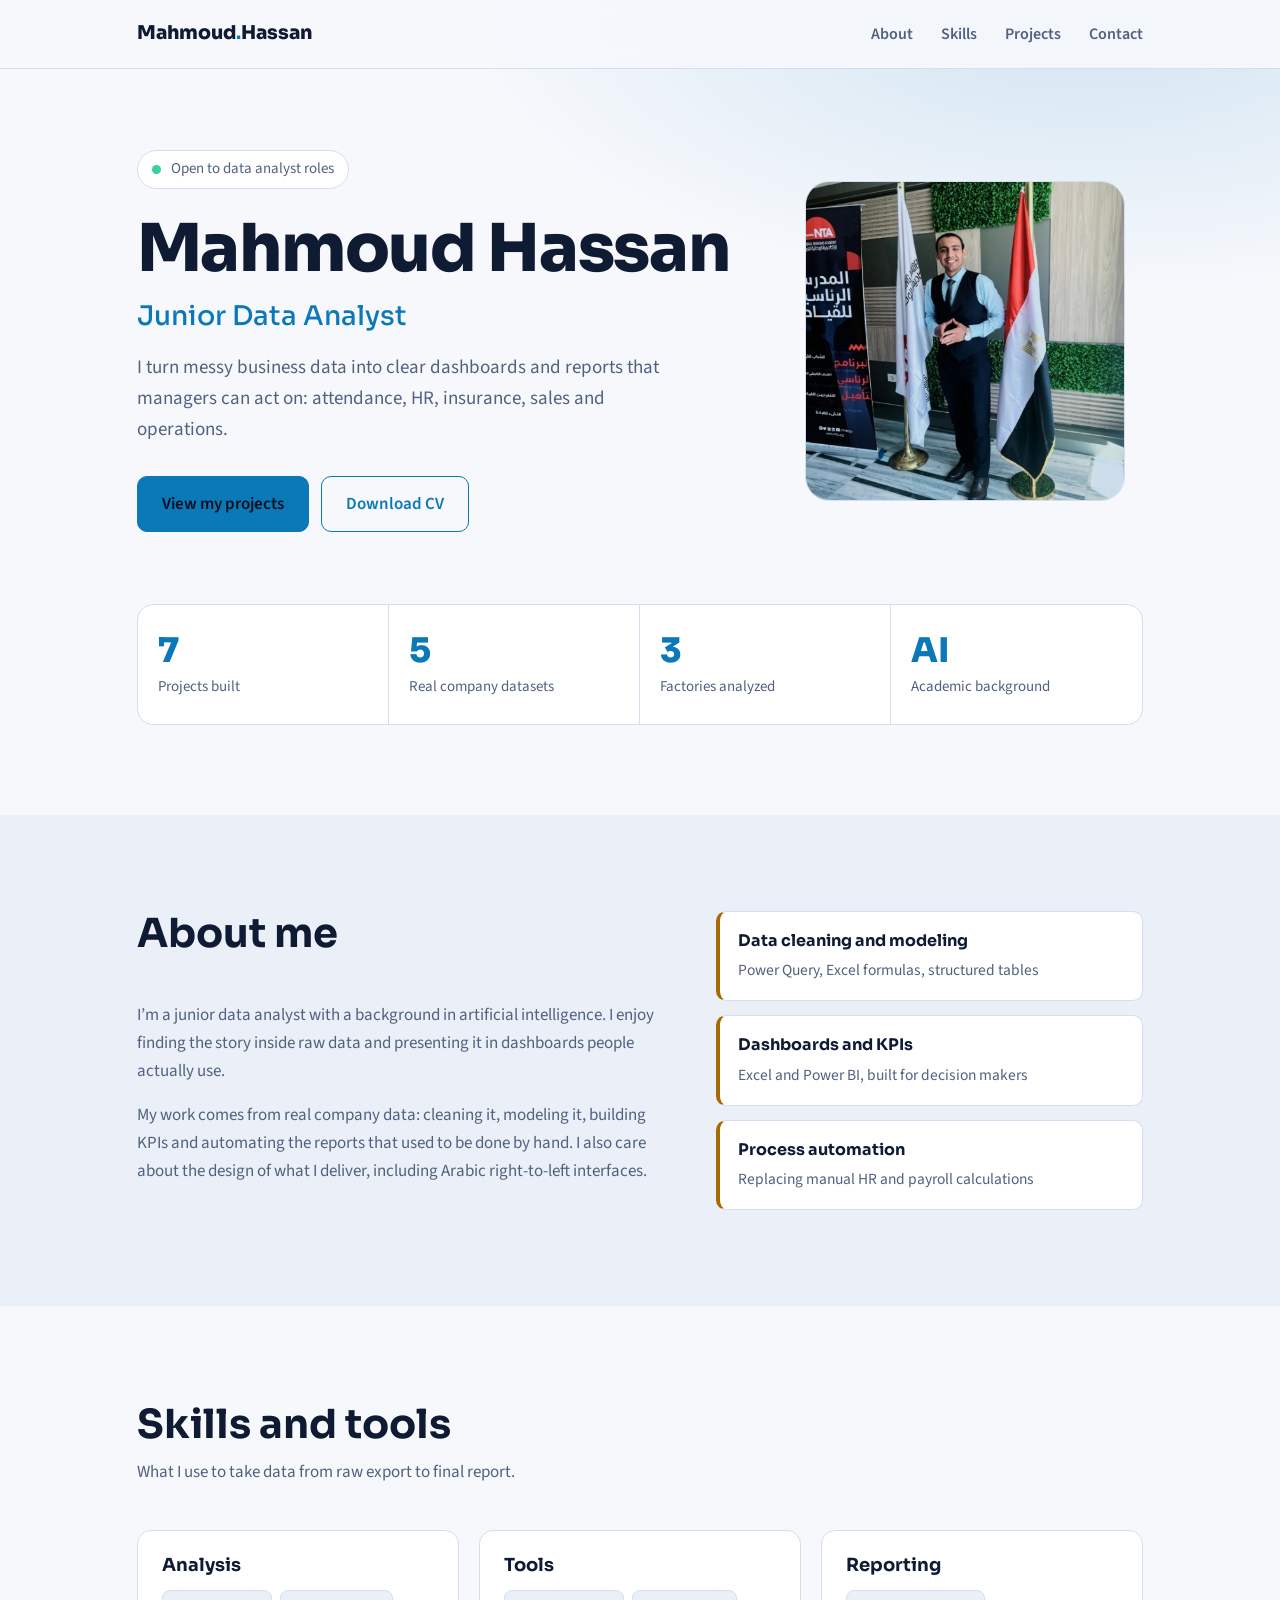
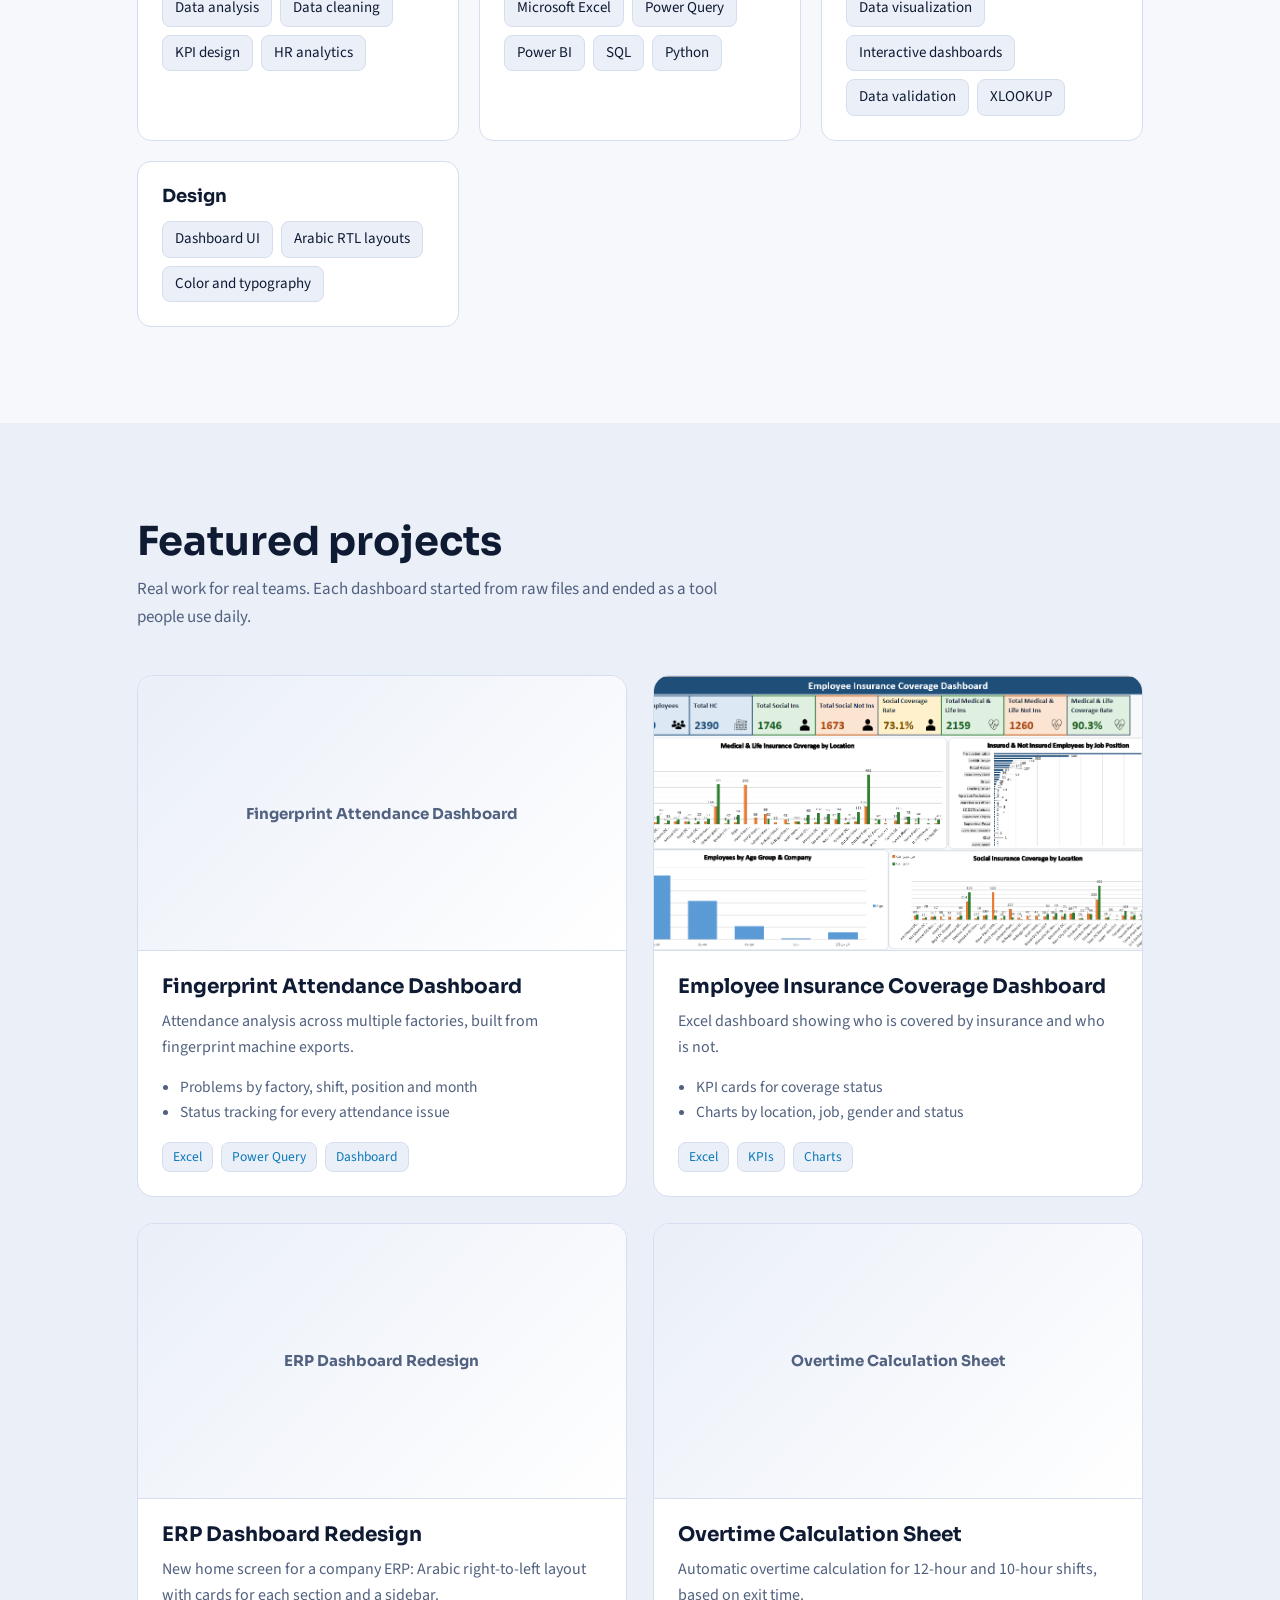
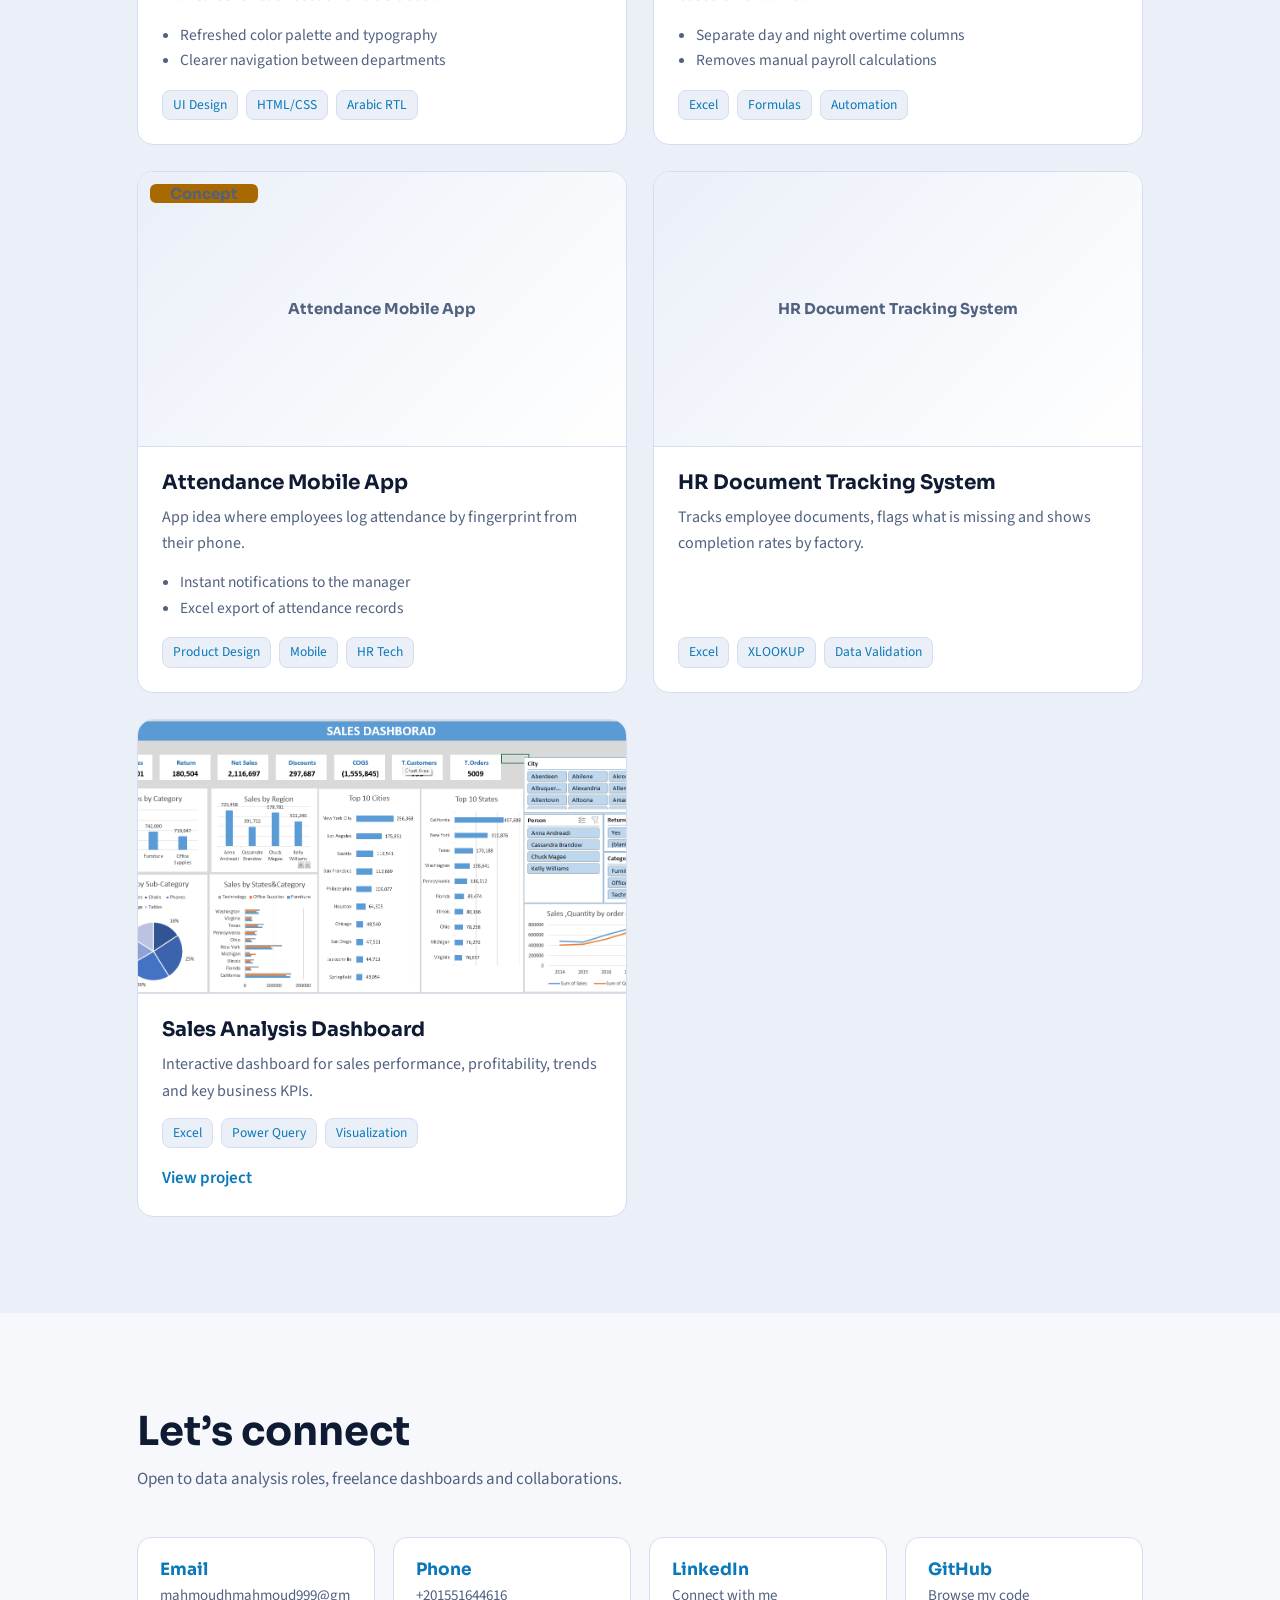
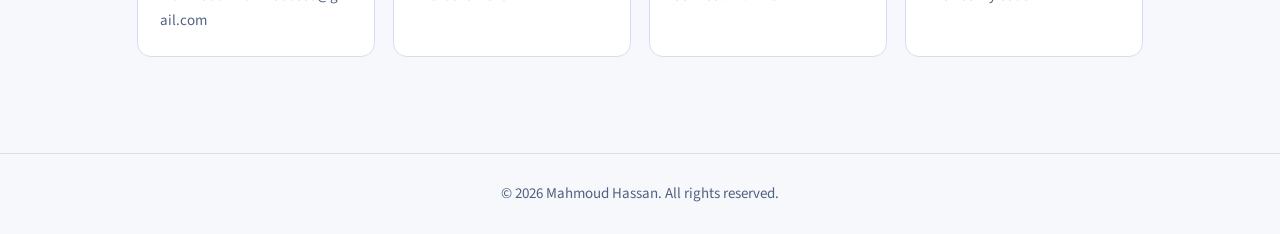
==== commit bc65b8d6: "Update image source for Employee Insurance Dashboard" ====
--- a/index.html
+++ b/index.html
@@ -225,7 +225,7 @@
    d:"Attendance analysis across multiple factories, built from fingerprint machine exports.",
    pts:["Problems by factory, shift, position and month","Status tracking for every attendance issue"],
    tags:["Excel","Power Query","Dashboard"]},
-  {t:"Employee Insurance Coverage Dashboard", img:"images/insurance-dashboard.jpg",
+  {t:"Employee Insurance Coverage Dashboard", img:"insurance dashboard.png",
    d:"Excel dashboard showing who is covered by insurance and who is not.",
    pts:["KPI cards for coverage status","Charts by location, job, gender and status"],
    tags:["Excel","KPIs","Charts"]},
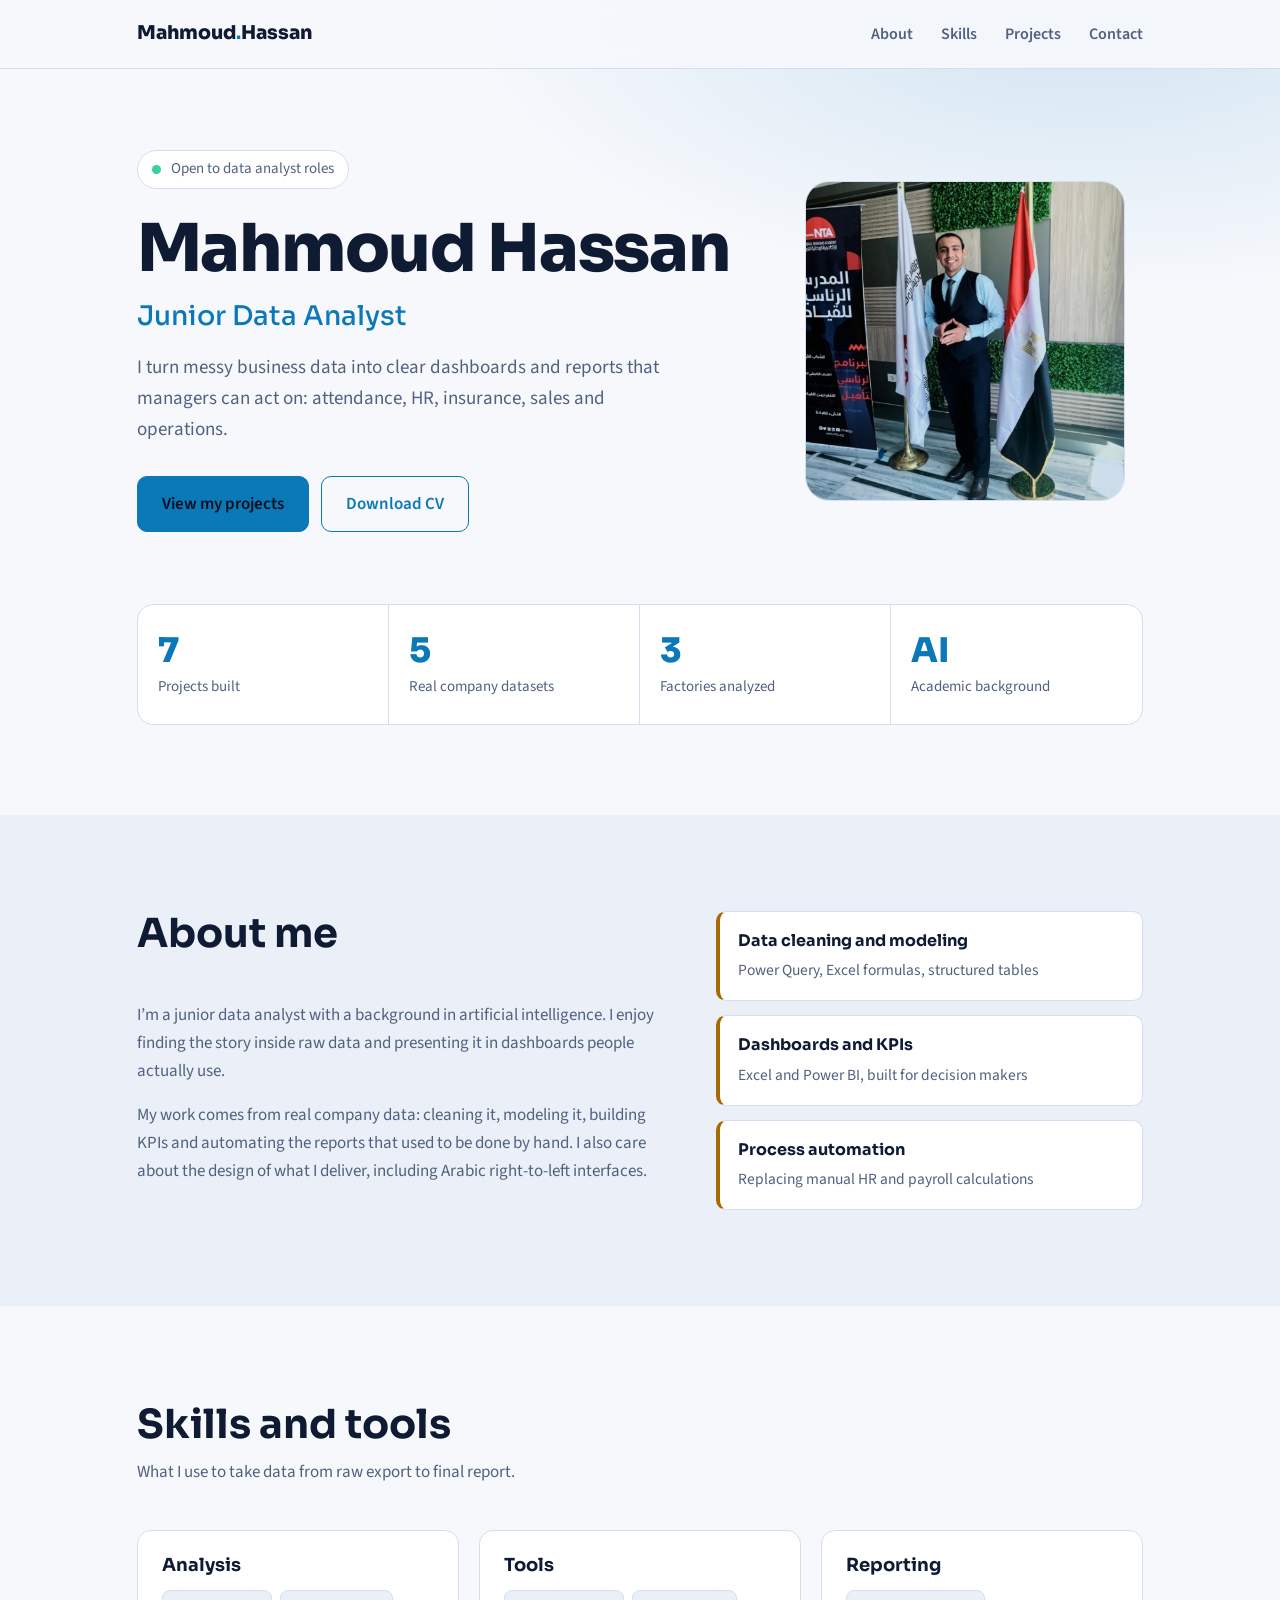
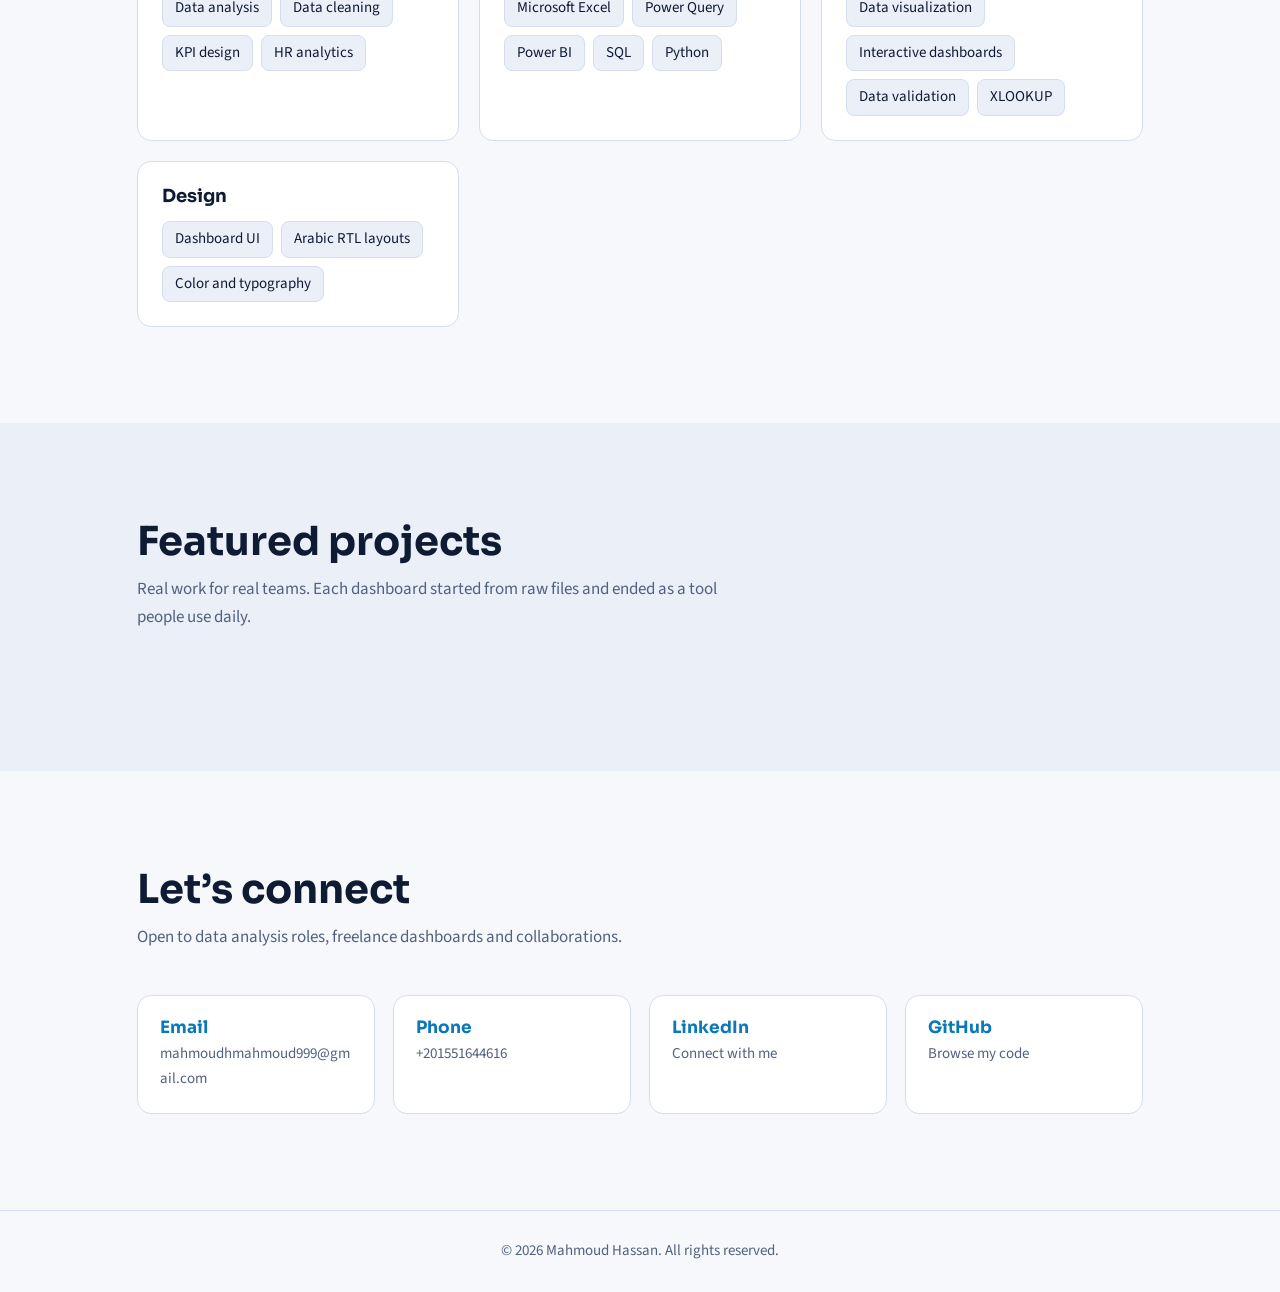
==== commit 000018f5: "Update index.html" ====
--- a/index.html
+++ b/index.html
@@ -225,7 +225,7 @@
    d:"Attendance analysis across multiple factories, built from fingerprint machine exports.",
    pts:["Problems by factory, shift, position and month","Status tracking for every attendance issue"],
    tags:["Excel","Power Query","Dashboard"]},
-  {t:"Employee Insurance Coverage Dashboard", img:"insurance dashboard.png",
+  {t:"Employee Insurance Coverage Dashboard", img:"Insurance Dashboard.png,
    d:"Excel dashboard showing who is covered by insurance and who is not.",
    pts:["KPI cards for coverage status","Charts by location, job, gender and status"],
    tags:["Excel","KPIs","Charts"]},
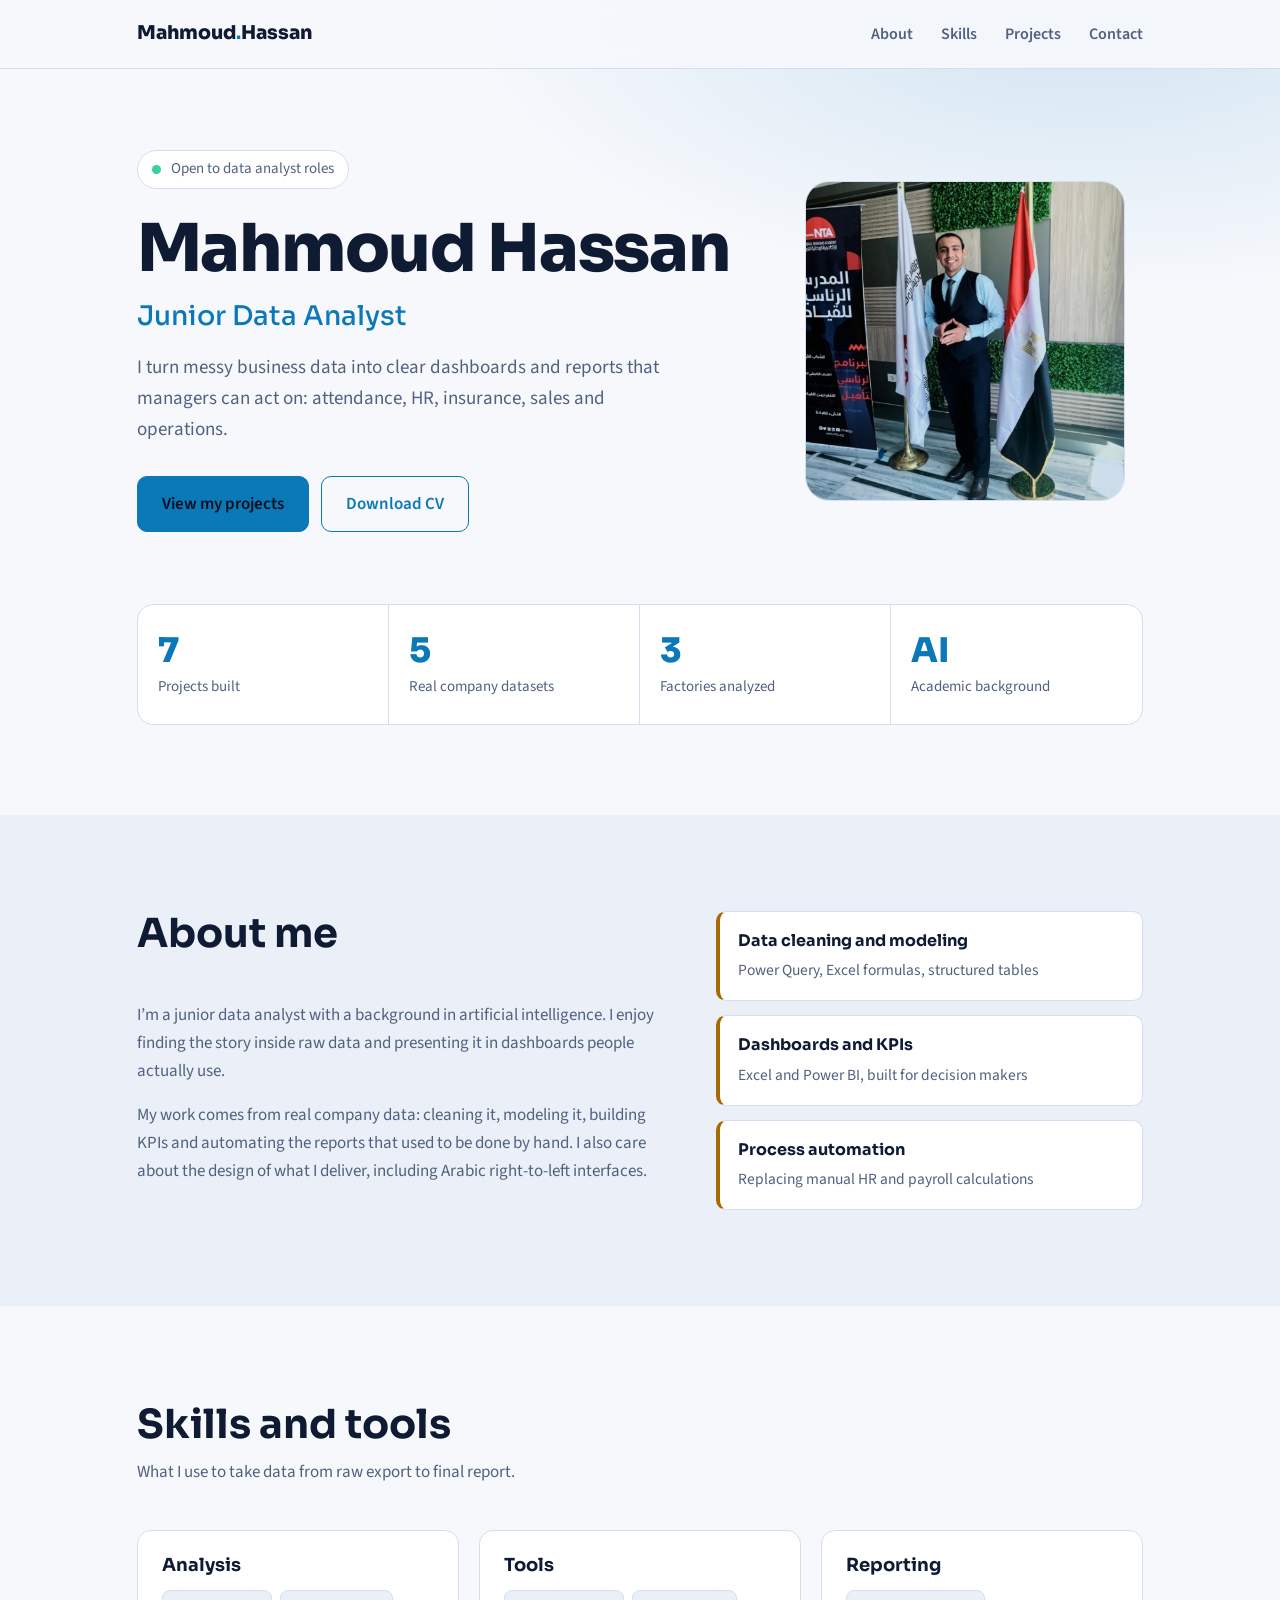
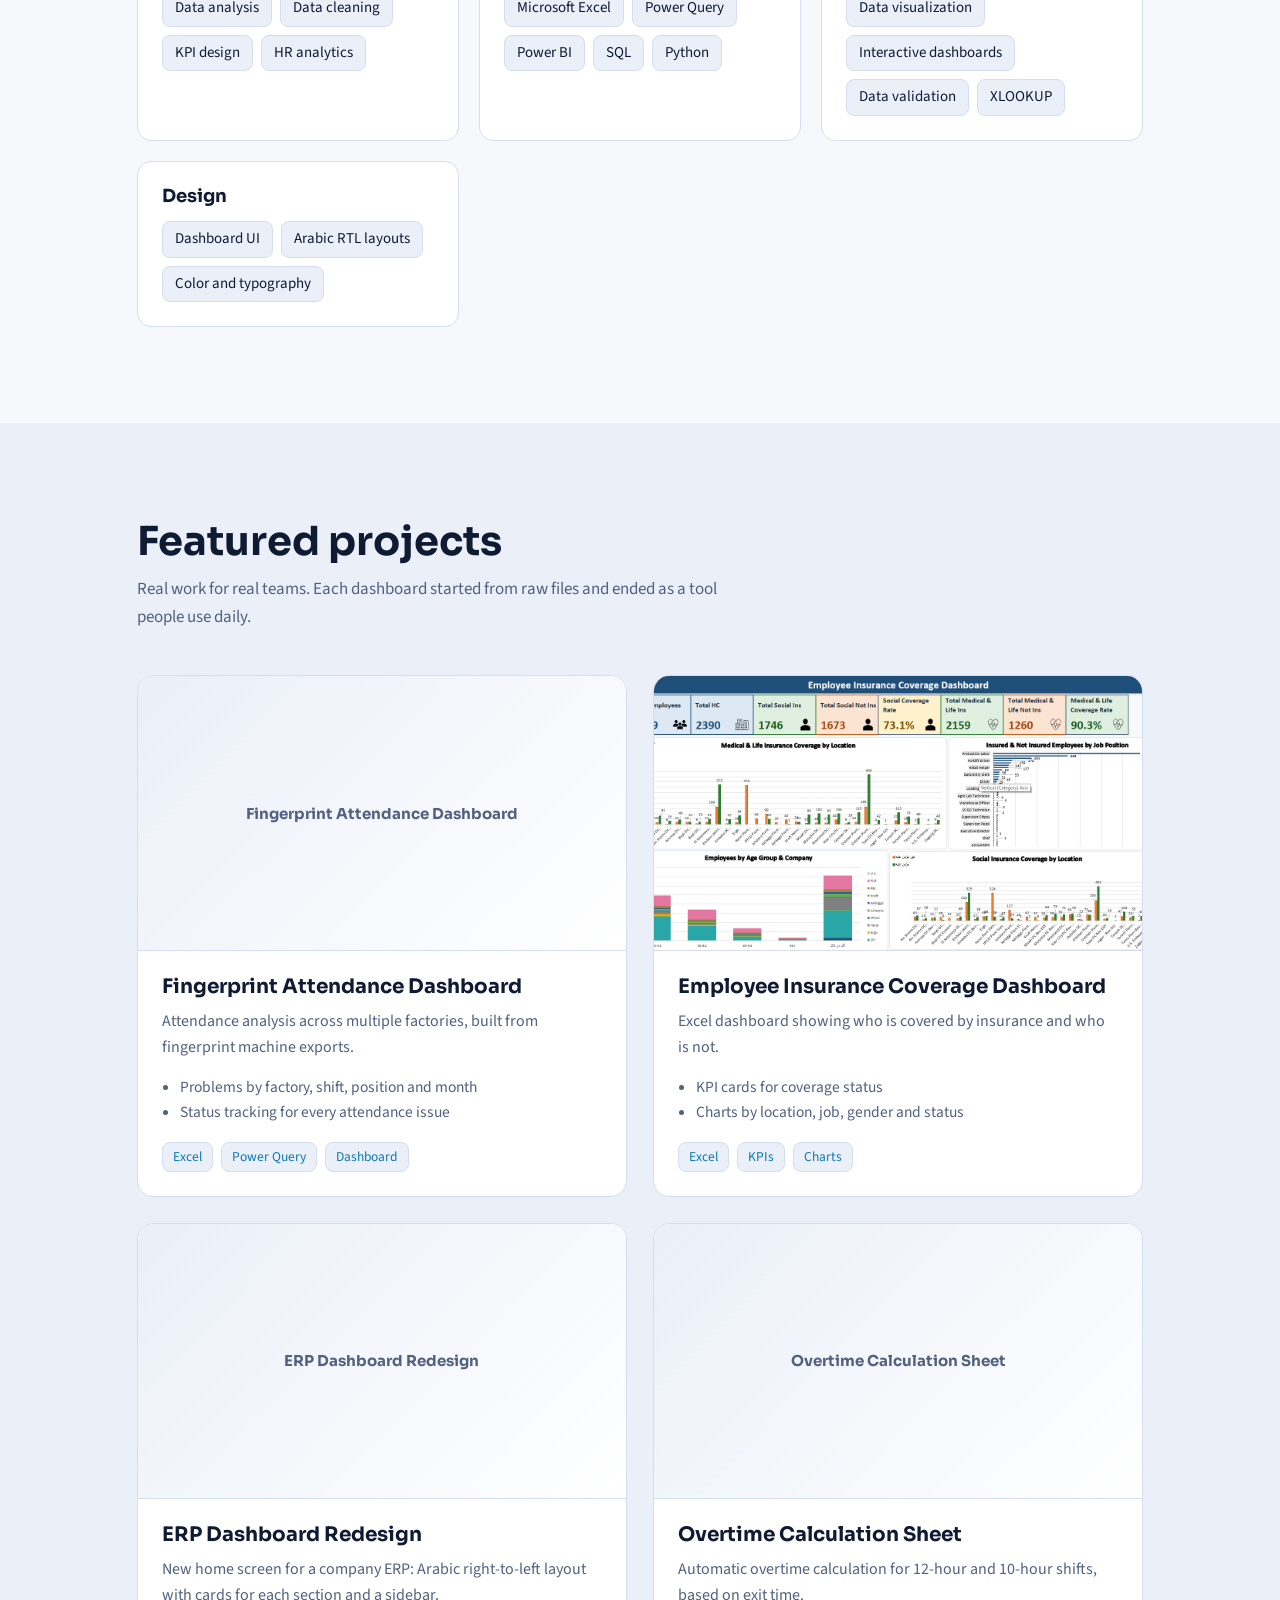
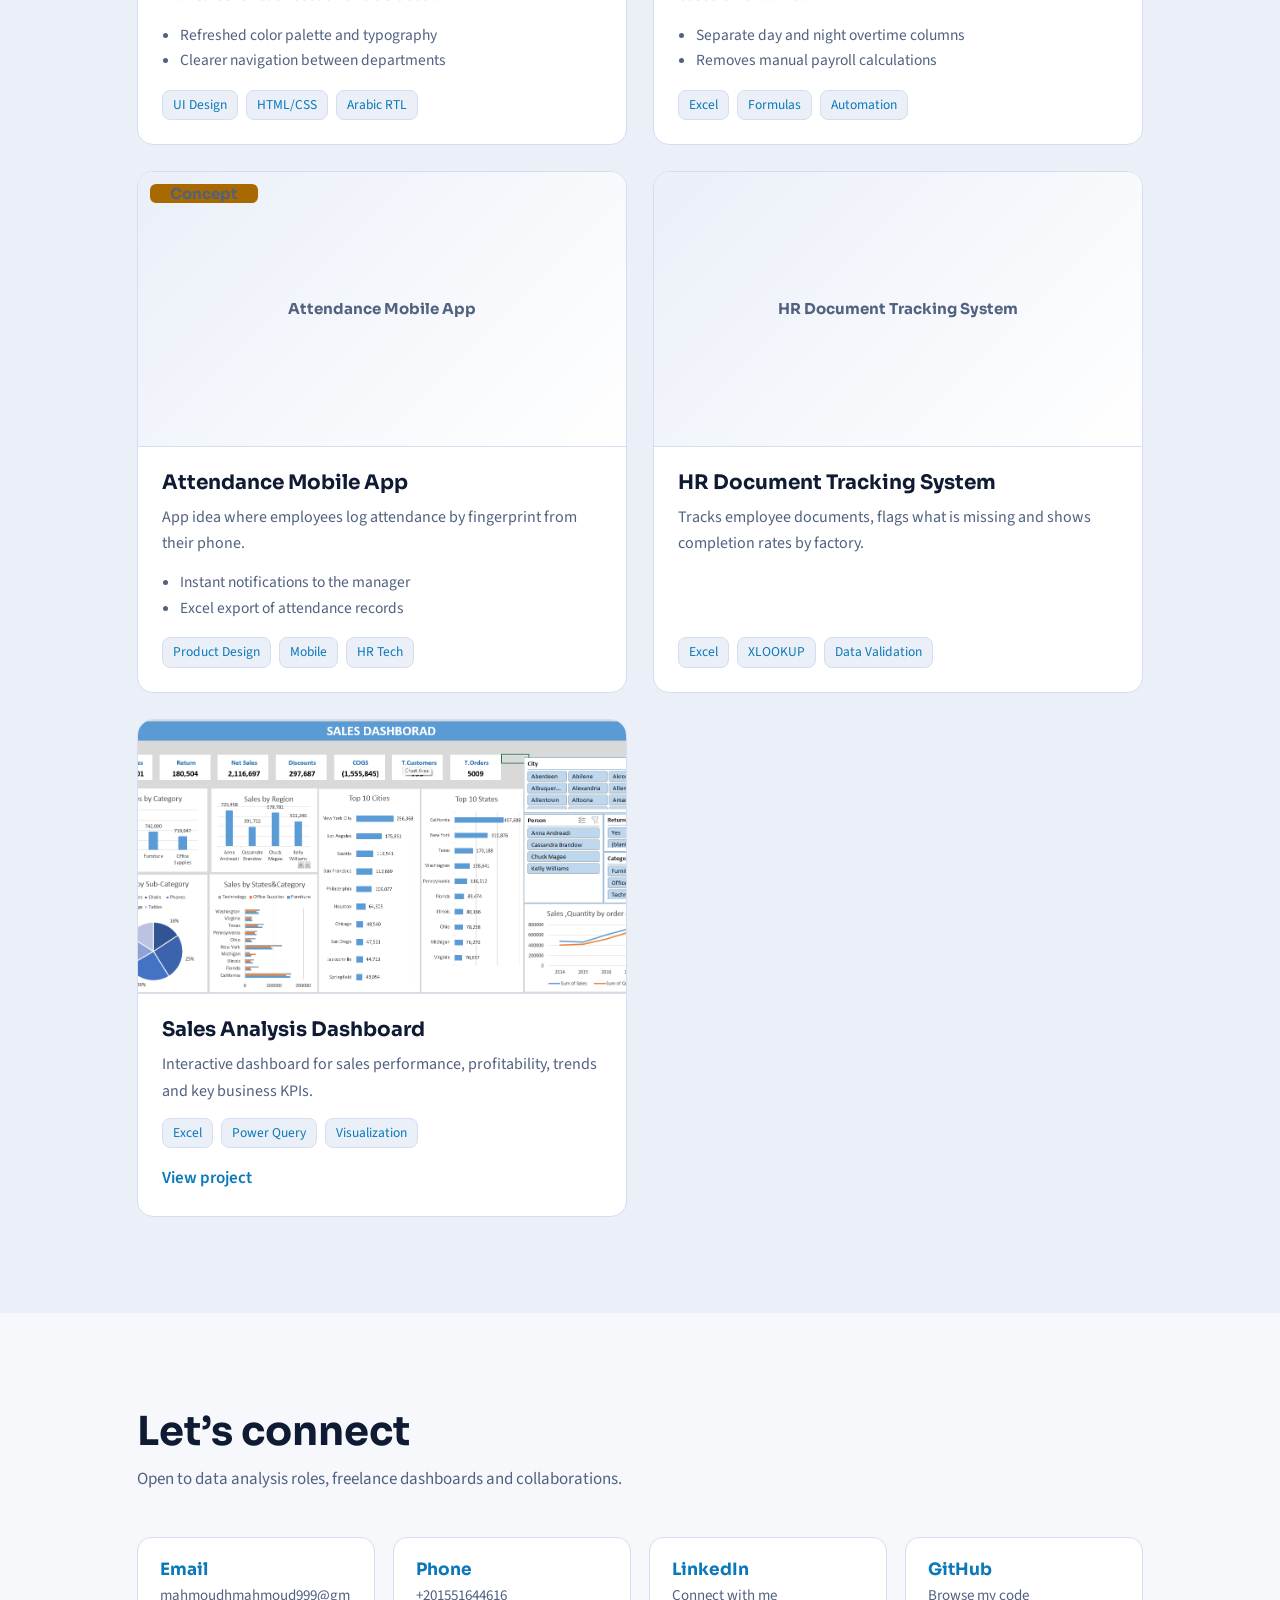
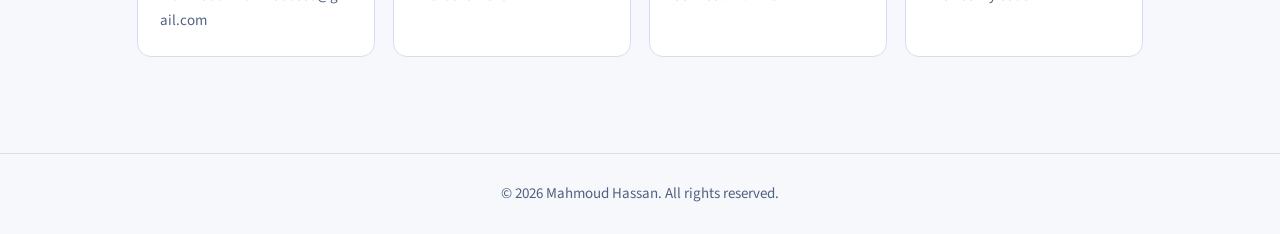
==== commit 9a455f70: "Fix formatting for Employee Insurance Coverage Dashboard" ====
--- a/index.html
+++ b/index.html
@@ -225,7 +225,7 @@
    d:"Attendance analysis across multiple factories, built from fingerprint machine exports.",
    pts:["Problems by factory, shift, position and month","Status tracking for every attendance issue"],
    tags:["Excel","Power Query","Dashboard"]},
-  {t:"Employee Insurance Coverage Dashboard", img:"Insurance Dashboard.png,
+  {t:"Employee Insurance Coverage Dashboard", img:"Insurance Dashboard.png",
    d:"Excel dashboard showing who is covered by insurance and who is not.",
    pts:["KPI cards for coverage status","Charts by location, job, gender and status"],
    tags:["Excel","KPIs","Charts"]},
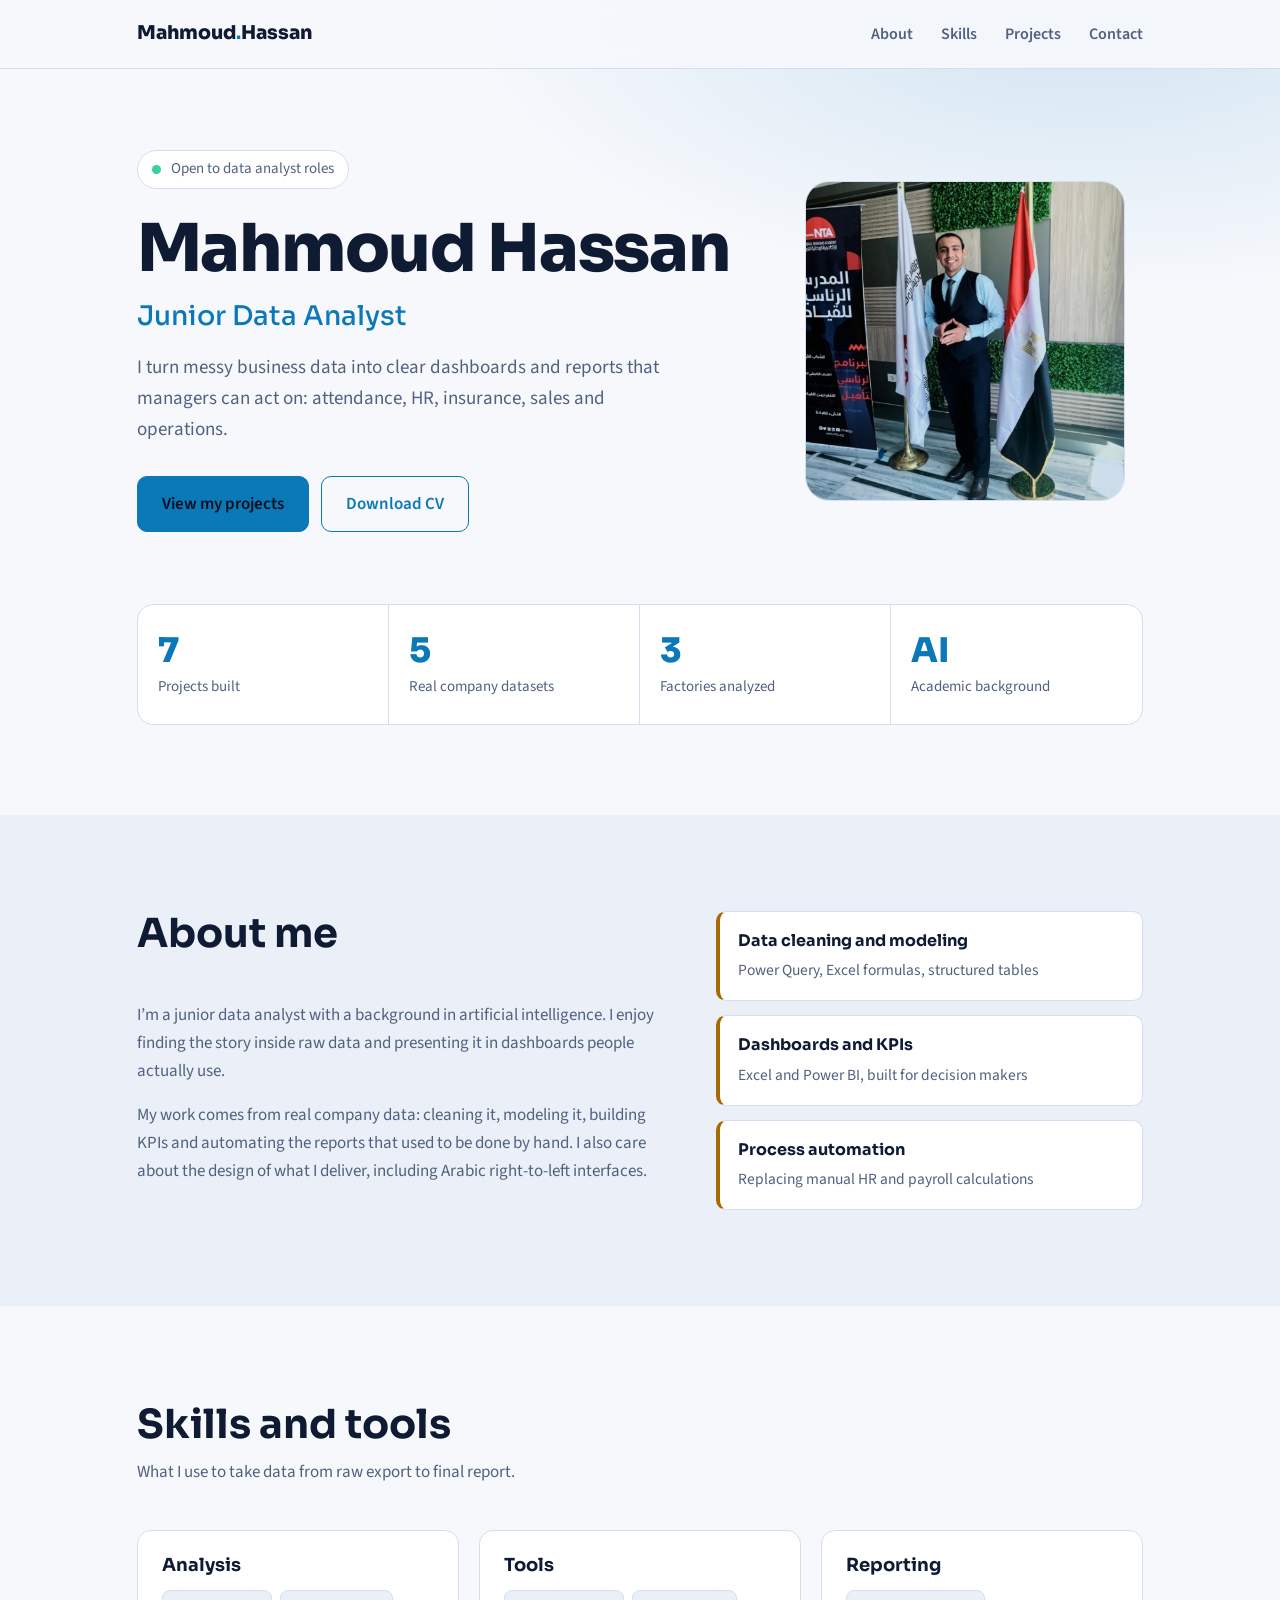
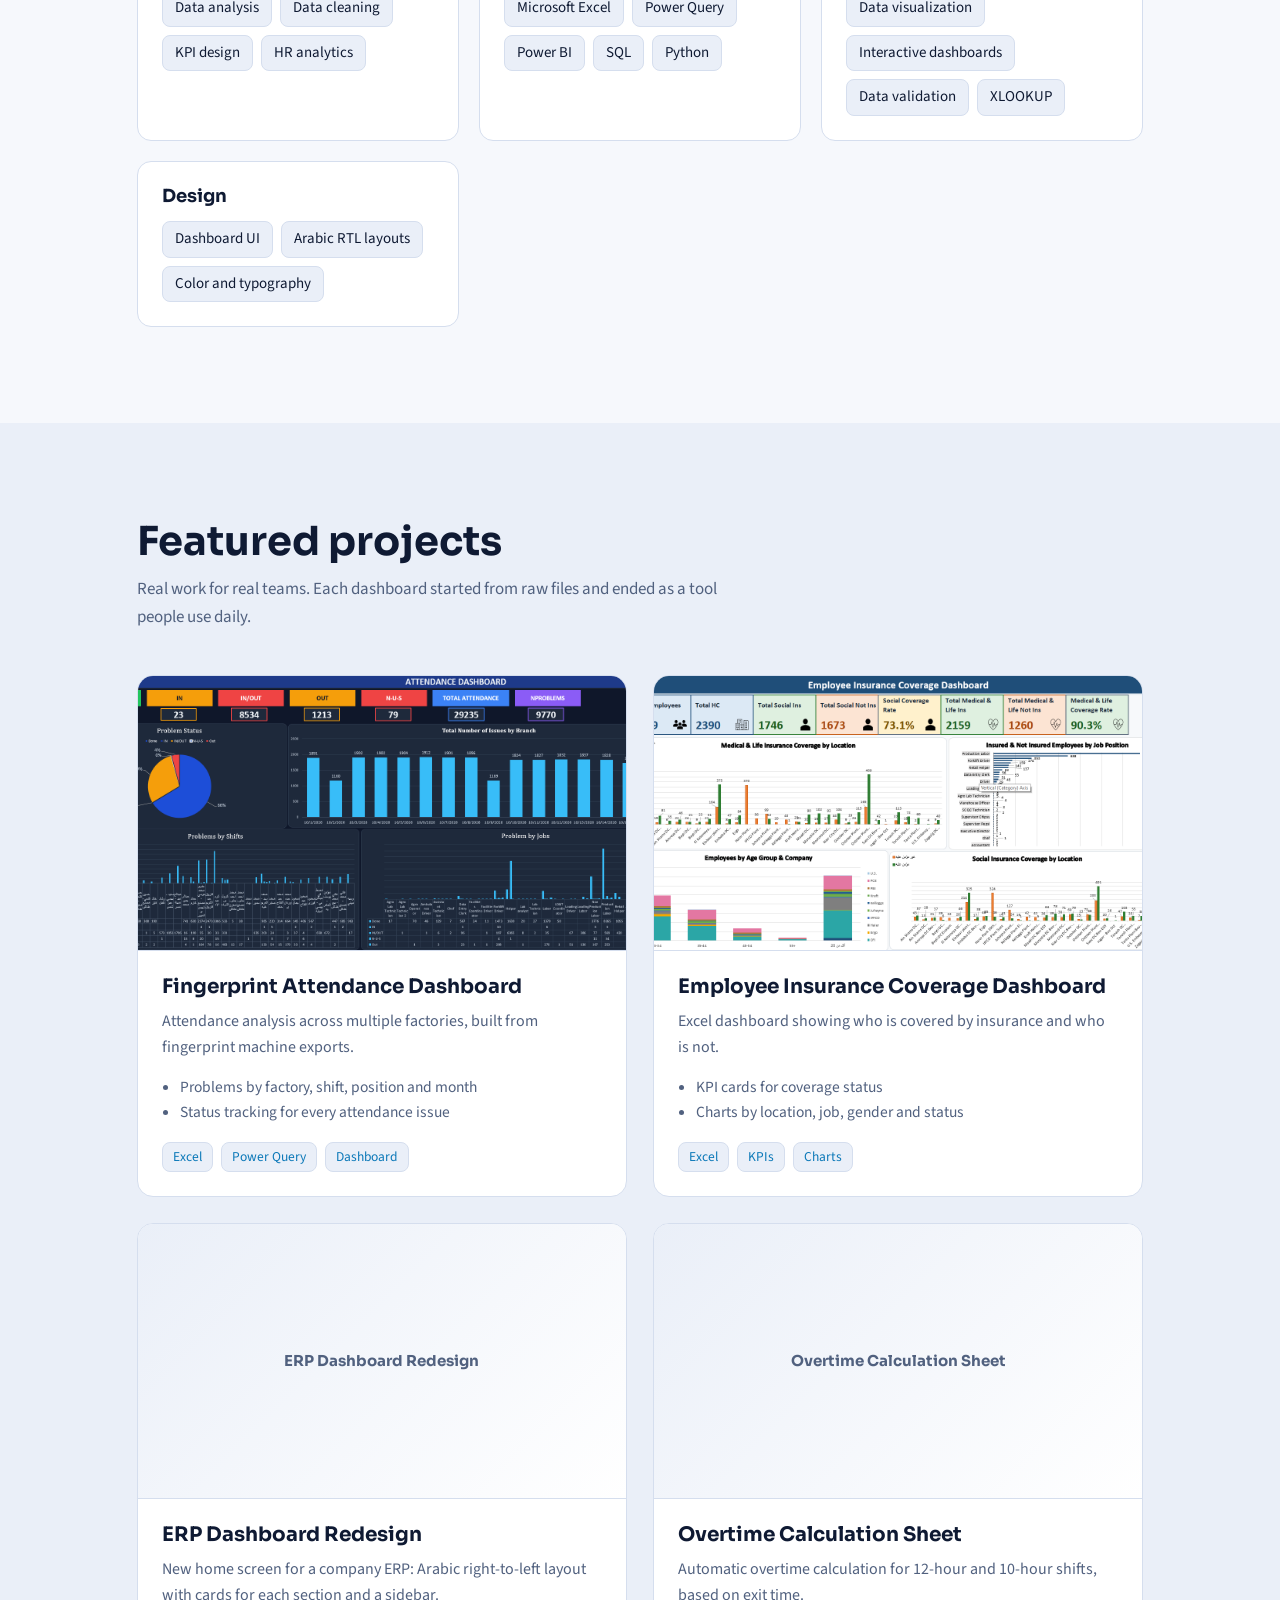
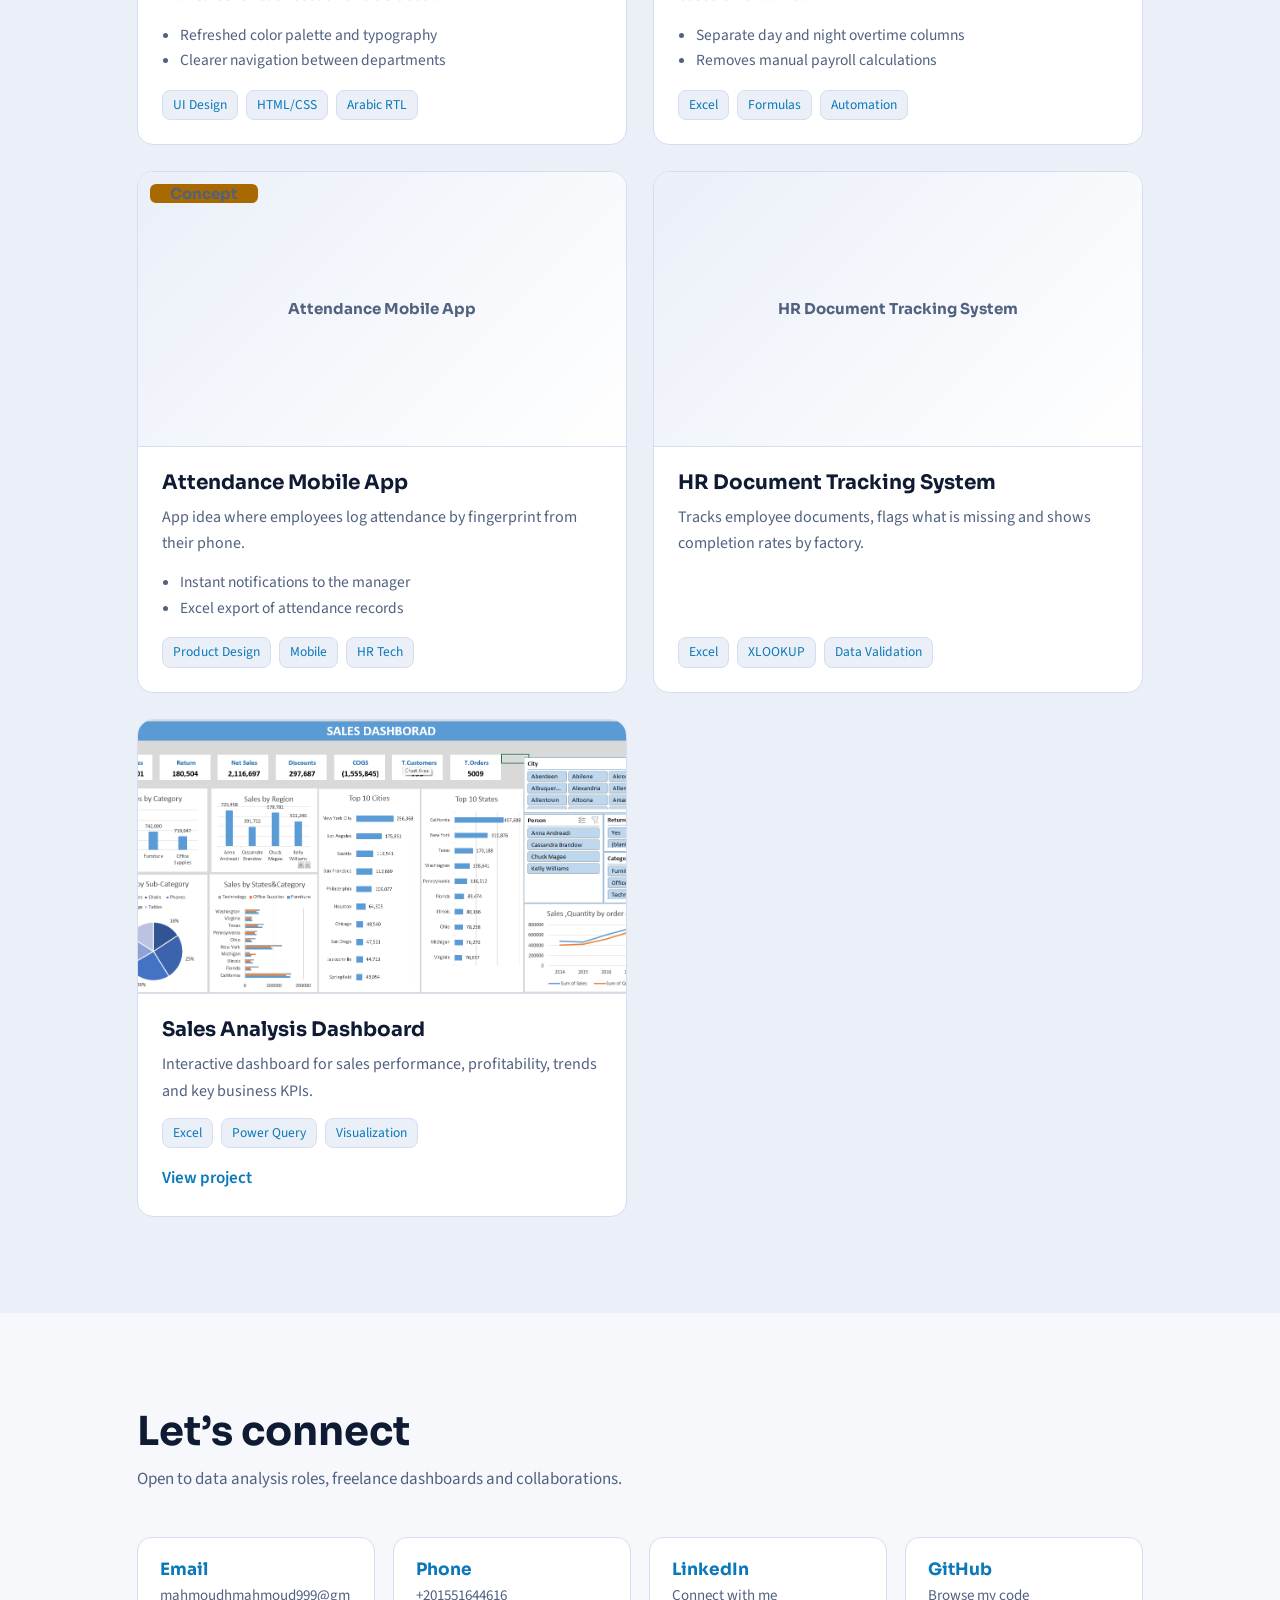
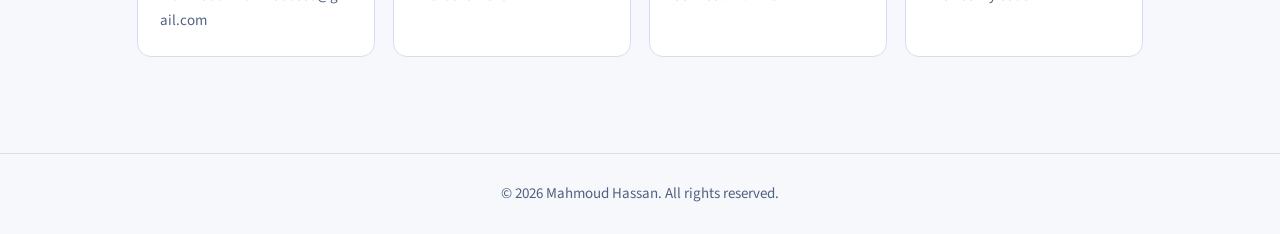
==== commit 2c2a8440: "Fix image path for attendance dashboard project" ====
--- a/index.html
+++ b/index.html
@@ -221,7 +221,7 @@
 <script>
 // Add or edit projects here. Put screenshots in the images/ folder.
 var projects = [
-  {t:"Fingerprint Attendance Dashboard", img:"images/attendance-dashboard.jpg",
+  {t:"Fingerprint Attendance Dashboard", img:"Attendance Dashboard.png",
    d:"Attendance analysis across multiple factories, built from fingerprint machine exports.",
    pts:["Problems by factory, shift, position and month","Status tracking for every attendance issue"],
    tags:["Excel","Power Query","Dashboard"]},
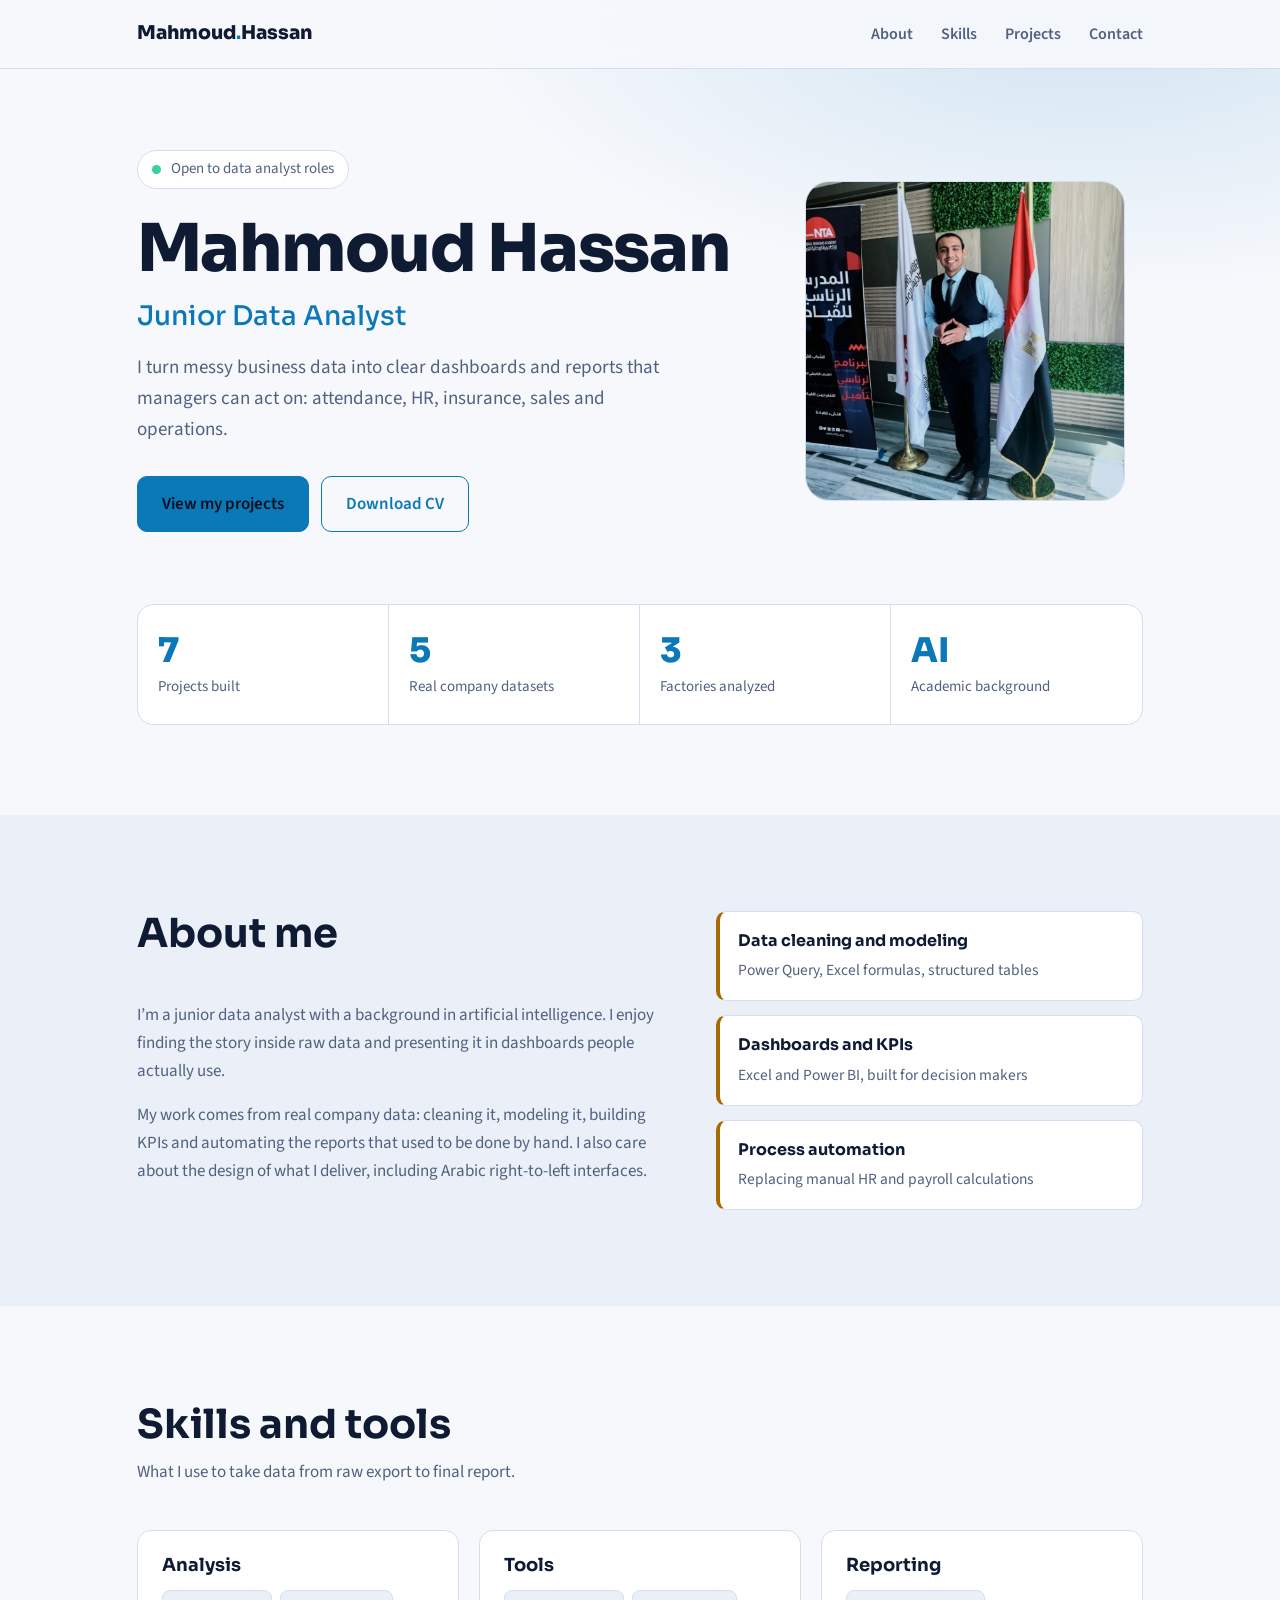
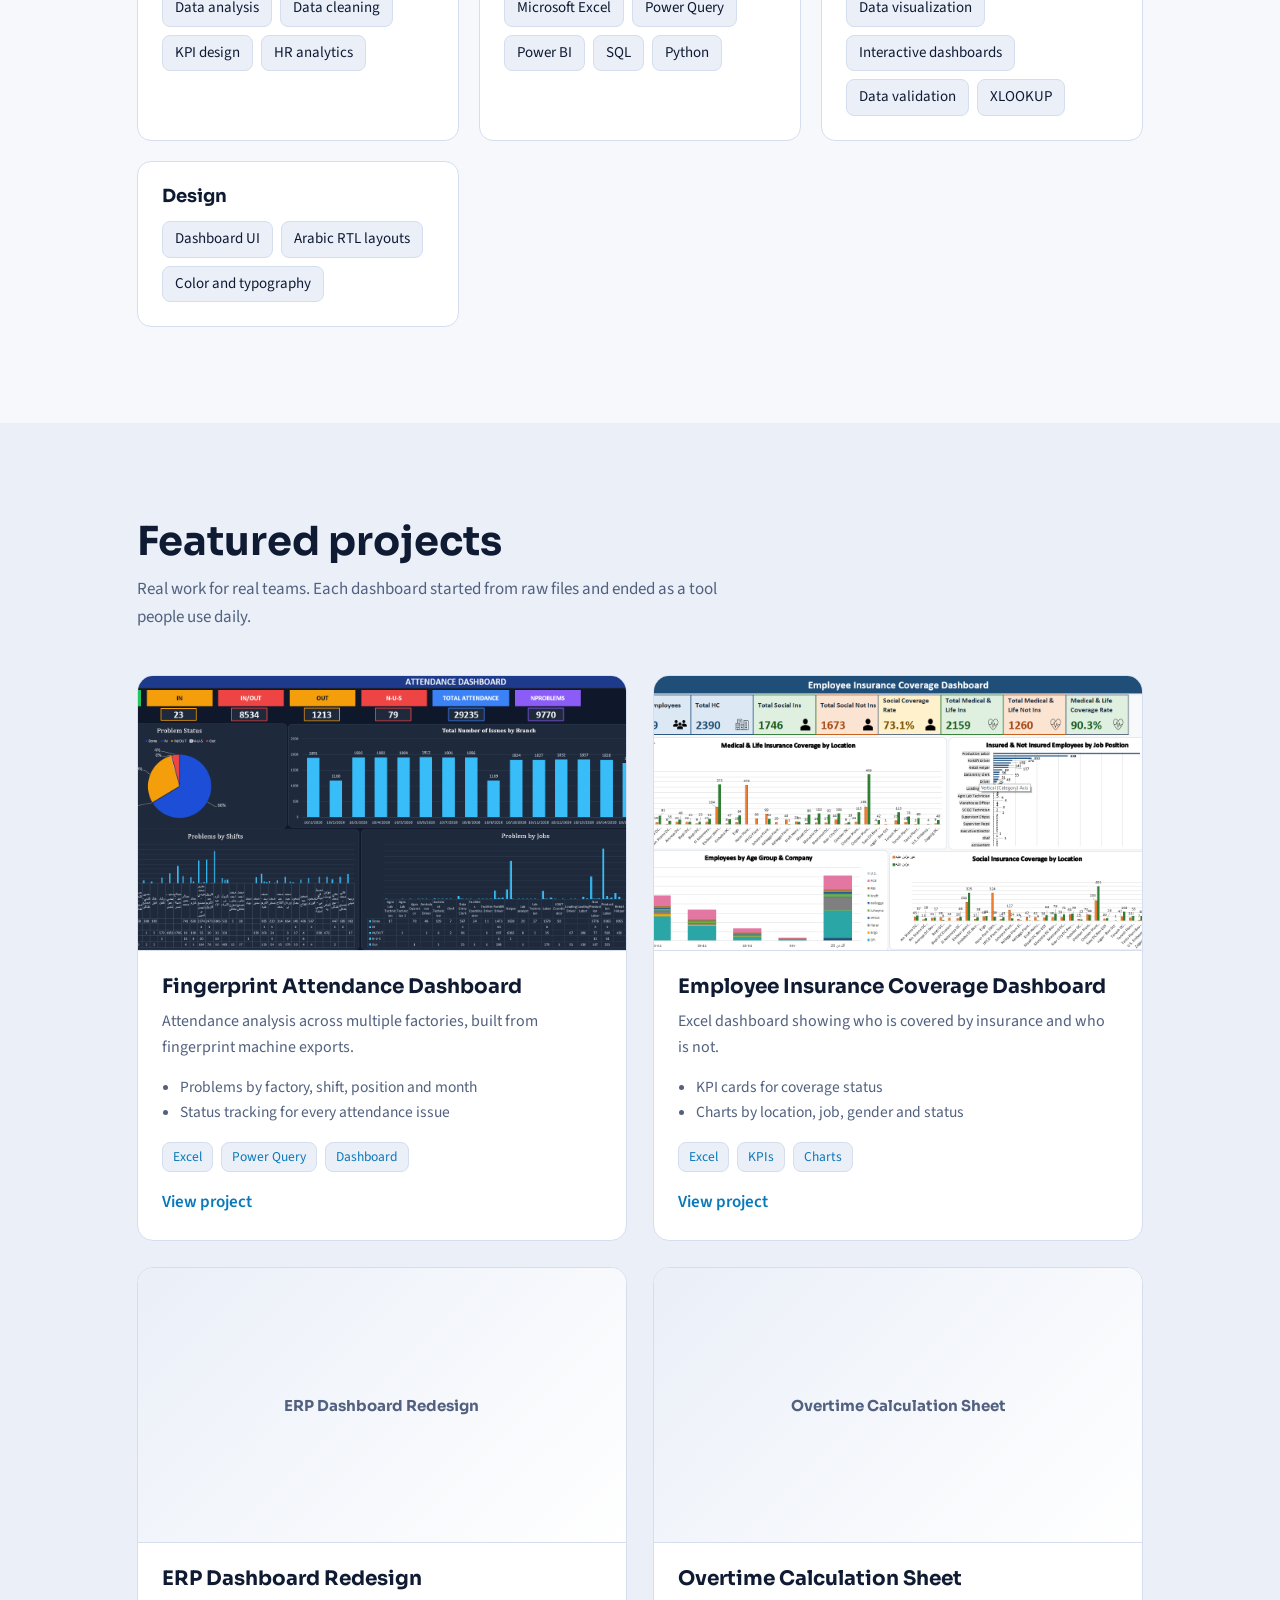
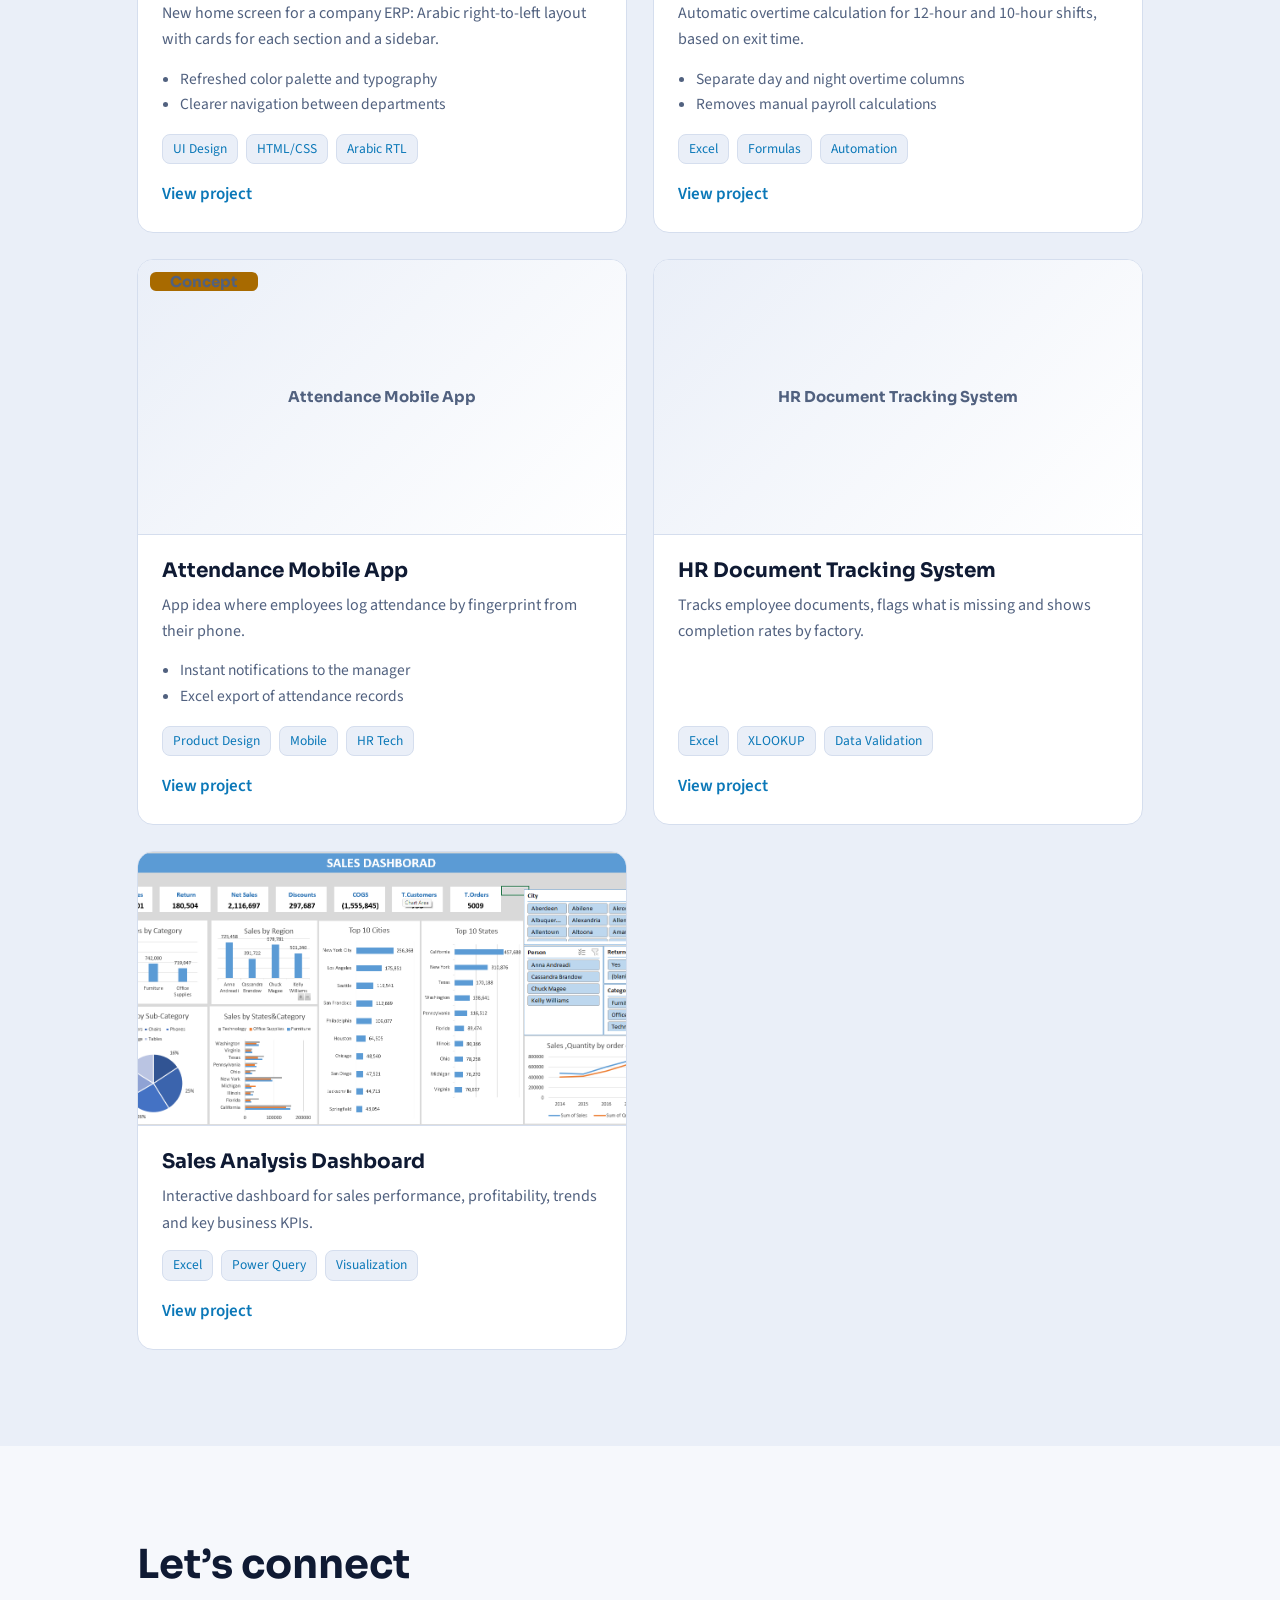
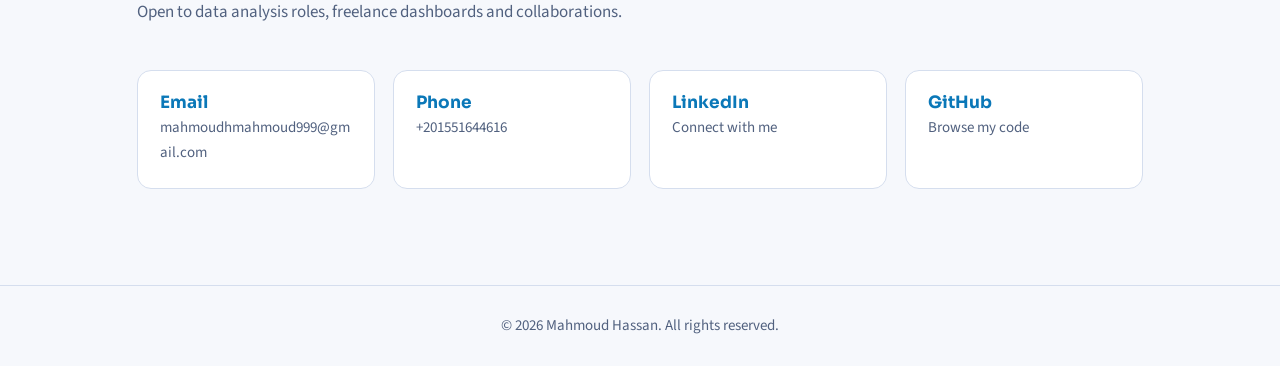
==== commit 77de4a88: "Update index.html" ====
--- a/index.html
+++ b/index.html
@@ -221,27 +221,27 @@
 <script>
 // Add or edit projects here. Put screenshots in the images/ folder.
 var projects = [
-  {t:"Fingerprint Attendance Dashboard", img:"Attendance Dashboard.png",
+  {t:"Fingerprint Attendance Dashboard", img:"Attendance%20Dashboard.png", link:"projects/attendance.html",
    d:"Attendance analysis across multiple factories, built from fingerprint machine exports.",
    pts:["Problems by factory, shift, position and month","Status tracking for every attendance issue"],
    tags:["Excel","Power Query","Dashboard"]},
-  {t:"Employee Insurance Coverage Dashboard", img:"Insurance Dashboard.png",
+  {t:"Employee Insurance Coverage Dashboard", img:"Insurance%20Dashboard.png", link:"projects/insurance.html",
    d:"Excel dashboard showing who is covered by insurance and who is not.",
    pts:["KPI cards for coverage status","Charts by location, job, gender and status"],
    tags:["Excel","KPIs","Charts"]},
-  {t:"ERP Dashboard Redesign", img:"images/erp-dashboard.jpg",
+  {t:"ERP Dashboard Redesign", img:"images/erp-dashboard.jpg", link:"projects/erp.html",
    d:"New home screen for a company ERP: Arabic right-to-left layout with cards for each section and a sidebar.",
    pts:["Refreshed color palette and typography","Clearer navigation between departments"],
    tags:["UI Design","HTML/CSS","Arabic RTL"]},
-  {t:"Overtime Calculation Sheet", img:"images/overtime-sheet.jpg",
+  {t:"Overtime Calculation Sheet", img:"images/overtime-sheet.jpg", link:"projects/overtime.html",
    d:"Automatic overtime calculation for 12-hour and 10-hour shifts, based on exit time.",
    pts:["Separate day and night overtime columns","Removes manual payroll calculations"],
    tags:["Excel","Formulas","Automation"]},
-  {t:"Attendance Mobile App", badge:"Concept", img:"images/attendance-app.jpg",
+  {t:"Attendance Mobile App", badge:"Concept", img:"images/attendance-app.jpg", link:"projects/attendance-app.html",
    d:"App idea where employees log attendance by fingerprint from their phone.",
    pts:["Instant notifications to the manager","Excel export of attendance records"],
    tags:["Product Design","Mobile","HR Tech"]},
-  {t:"HR Document Tracking System", img:"images/hr-dashboard.jpg",
+  {t:"HR Document Tracking System", img:"images/hr-dashboard.jpg", link:"projects/hr-documents.html",
    d:"Tracks employee documents, flags what is missing and shows completion rates by factory.",
    tags:["Excel","XLOOKUP","Data Validation"]},
   {t:"Sales Analysis Dashboard", img:"Sales%20Dashboard.png", link:"projects/Sales.html",
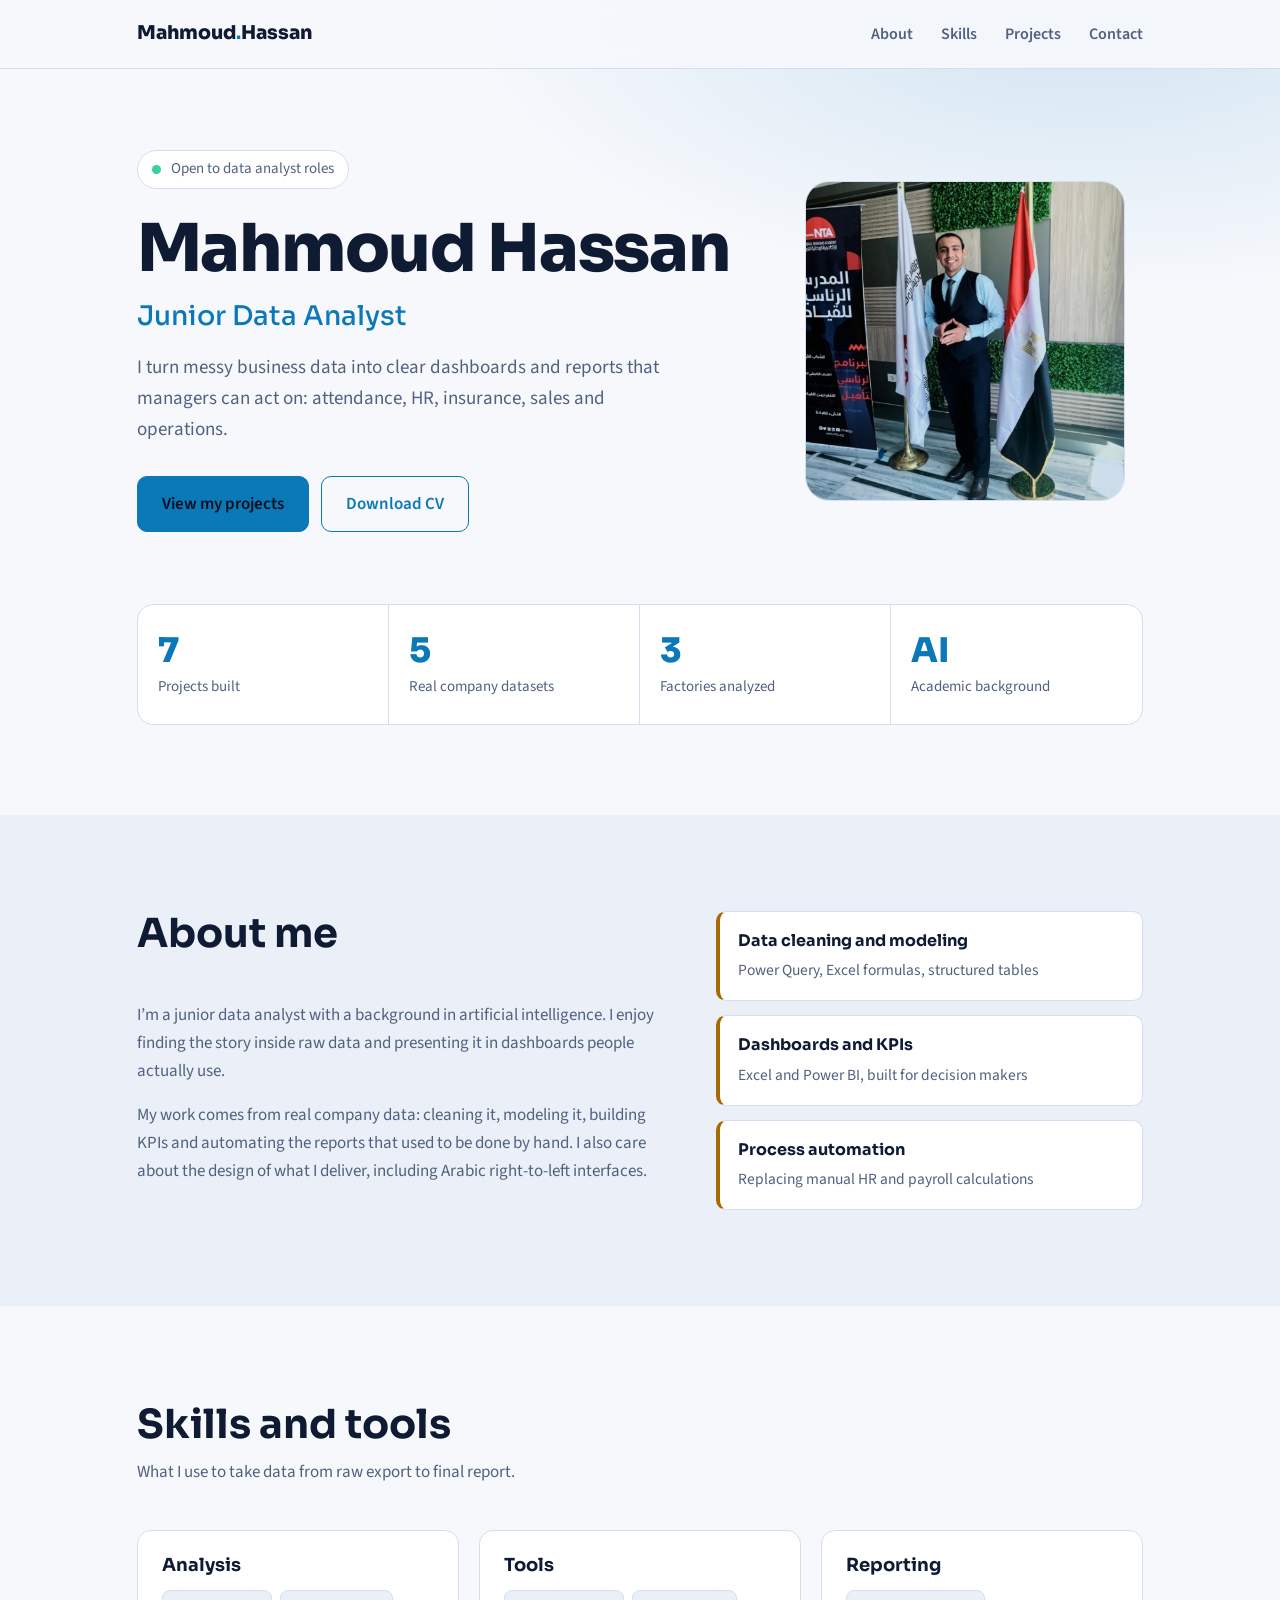
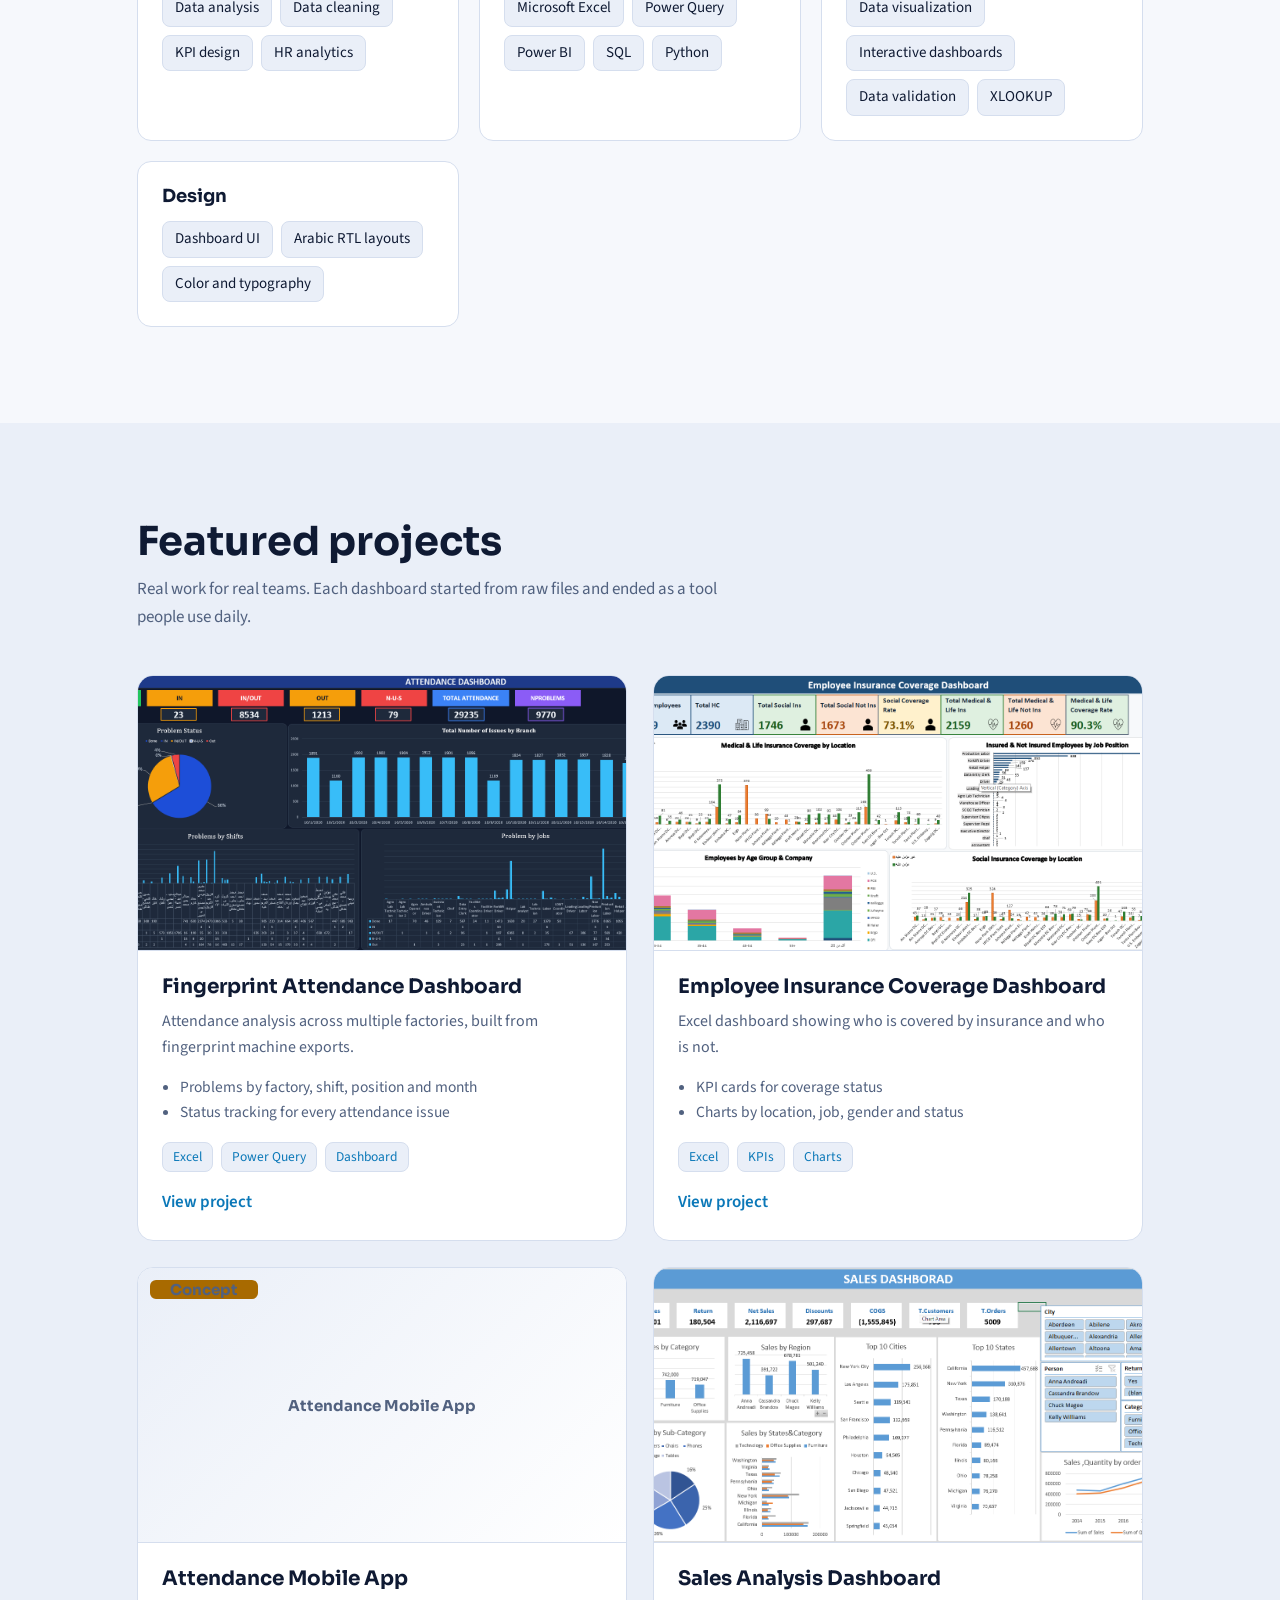
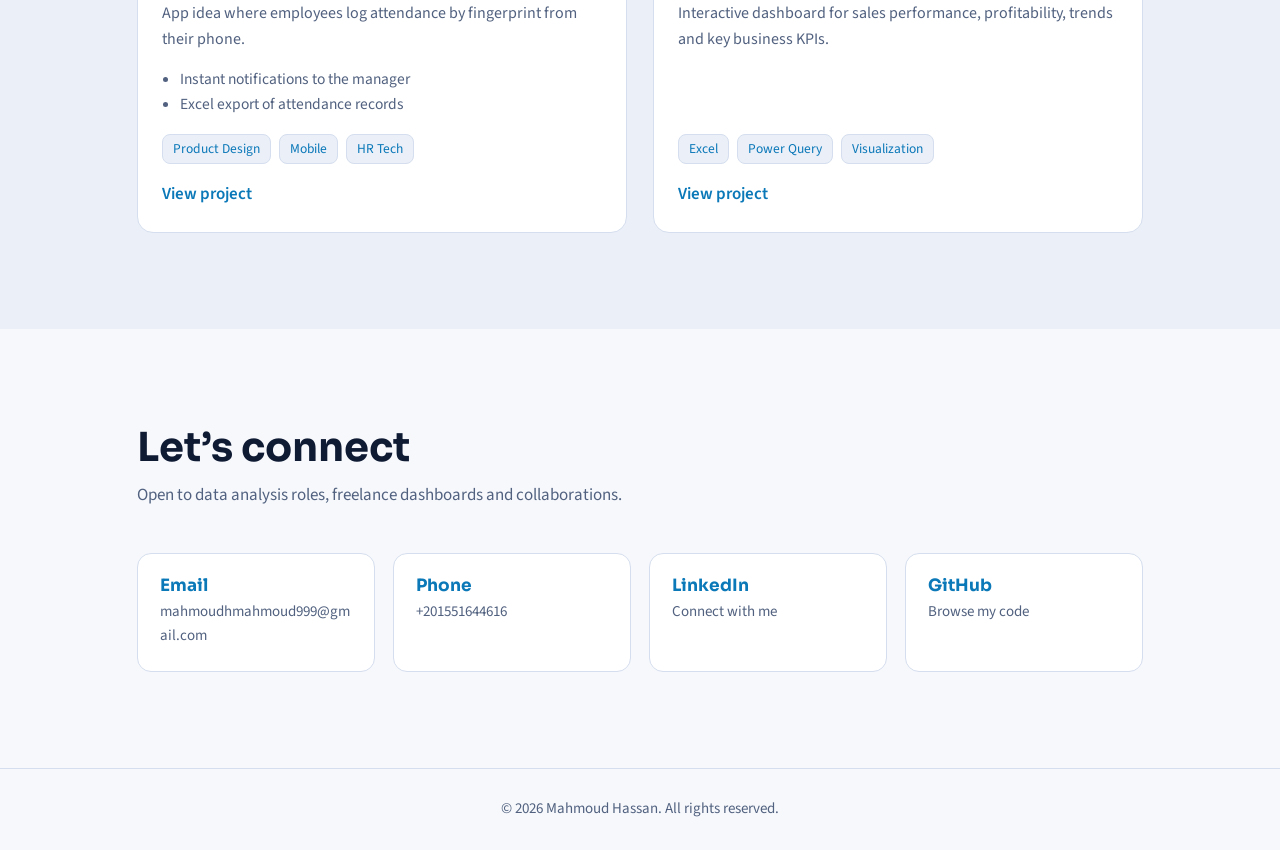
==== commit f51c85ea: "Update index.html" ====
--- a/index.html
+++ b/index.html
@@ -229,22 +229,11 @@
    d:"Excel dashboard showing who is covered by insurance and who is not.",
    pts:["KPI cards for coverage status","Charts by location, job, gender and status"],
    tags:["Excel","KPIs","Charts"]},
-  {t:"ERP Dashboard Redesign", img:"images/erp-dashboard.jpg", link:"projects/erp.html",
-   d:"New home screen for a company ERP: Arabic right-to-left layout with cards for each section and a sidebar.",
-   pts:["Refreshed color palette and typography","Clearer navigation between departments"],
-   tags:["UI Design","HTML/CSS","Arabic RTL"]},
-  {t:"Overtime Calculation Sheet", img:"images/overtime-sheet.jpg", link:"projects/overtime.html",
-   d:"Automatic overtime calculation for 12-hour and 10-hour shifts, based on exit time.",
-   pts:["Separate day and night overtime columns","Removes manual payroll calculations"],
-   tags:["Excel","Formulas","Automation"]},
-  {t:"Attendance Mobile App", badge:"Concept", img:"images/attendance-app.jpg", link:"projects/attendance-app.html",
+   {t:"Attendance Mobile App", badge:"Concept", img:"images/attendance-app.jpg", link:"projects/attendance-app.html",
    d:"App idea where employees log attendance by fingerprint from their phone.",
    pts:["Instant notifications to the manager","Excel export of attendance records"],
    tags:["Product Design","Mobile","HR Tech"]},
-  {t:"HR Document Tracking System", img:"images/hr-dashboard.jpg", link:"projects/hr-documents.html",
-   d:"Tracks employee documents, flags what is missing and shows completion rates by factory.",
-   tags:["Excel","XLOOKUP","Data Validation"]},
-  {t:"Sales Analysis Dashboard", img:"Sales%20Dashboard.png", link:"projects/Sales.html",
+    {t:"Sales Analysis Dashboard", img:"Sales%20Dashboard.png", link:"projects/Sales.html",
    d:"Interactive dashboard for sales performance, profitability, trends and key business KPIs.",
    tags:["Excel","Power Query","Visualization"]}
 ];
